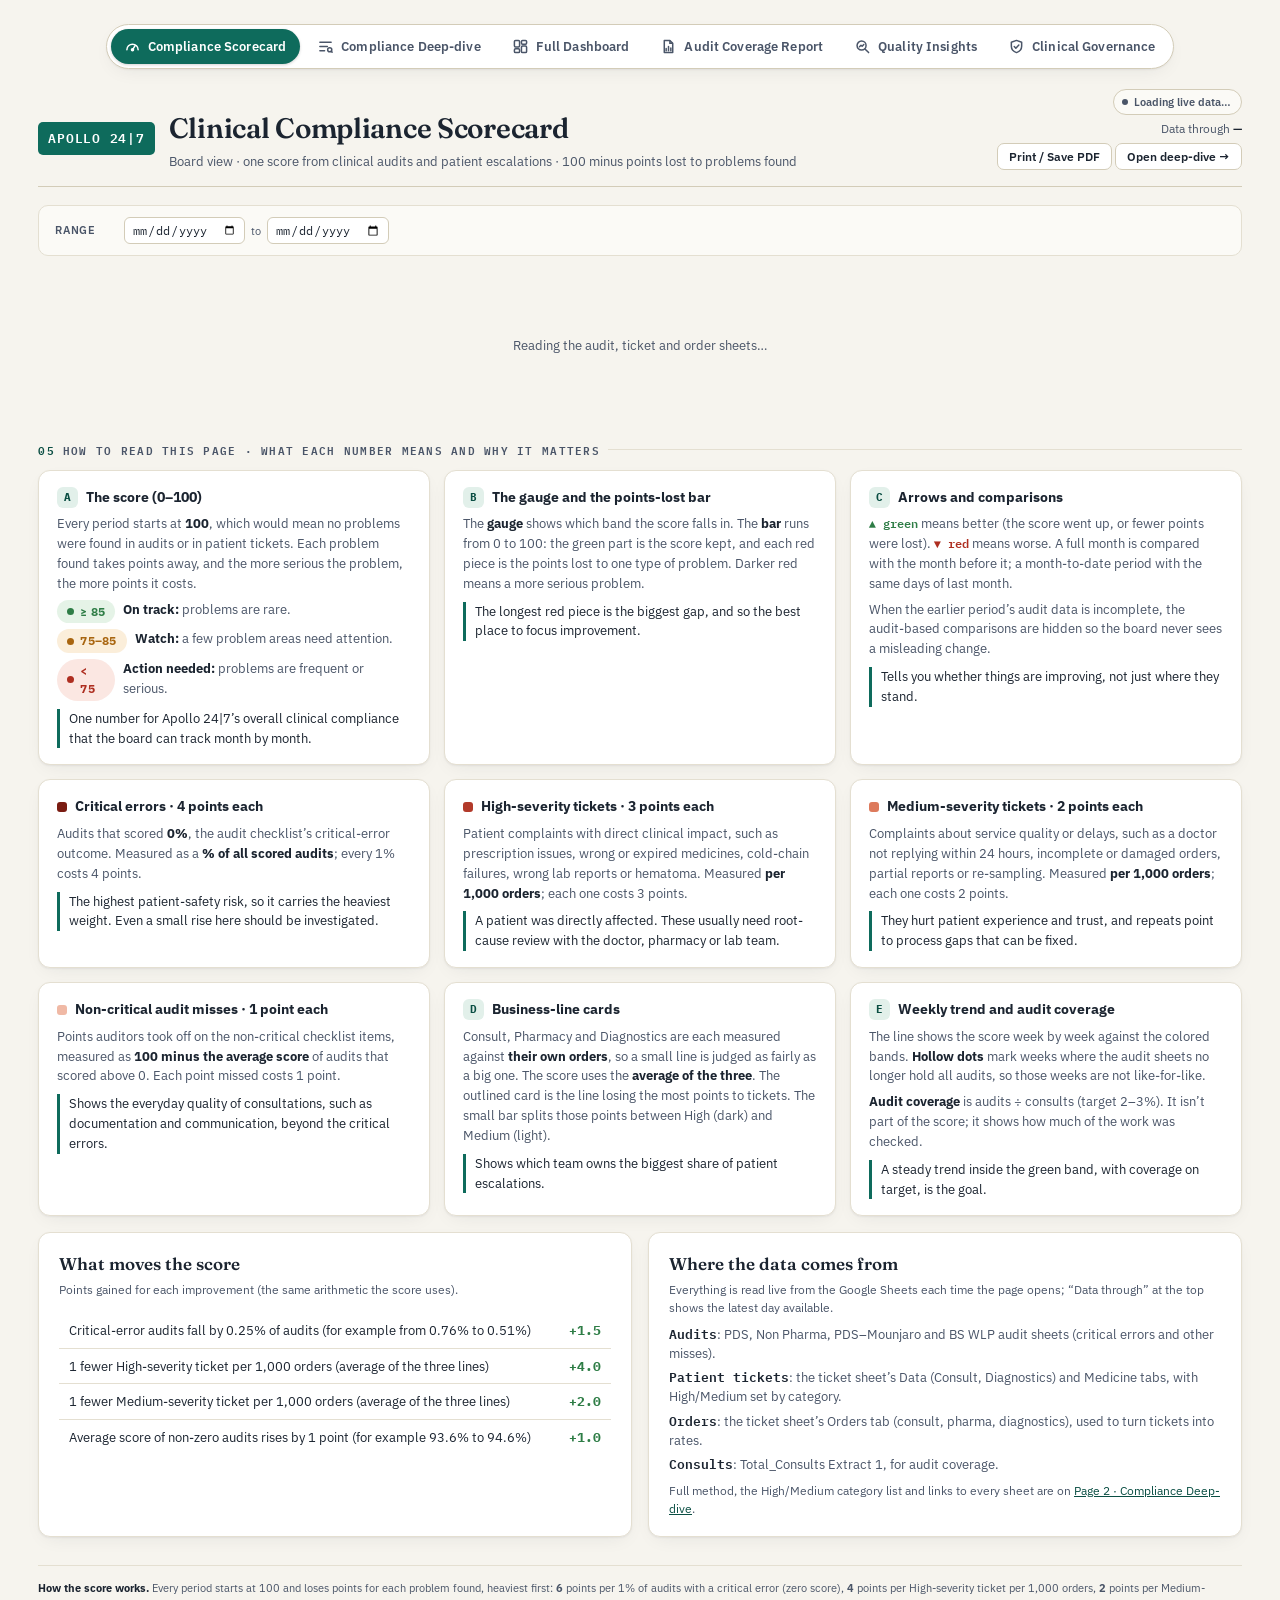
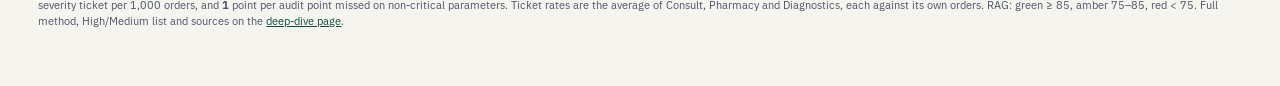
==== index.html @ 885dab96 "Pages 1-2 and 6: dates to latest ticket day, waiting-ticket note" ====
<!doctype html>
<html lang="en">
<head>
<meta charset="utf-8">
<meta name="viewport" content="width=device-width, initial-scale=1">
<title>Clinical Compliance Scorecard</title>
<link rel="preconnect" href="https://fonts.googleapis.com">
<link rel="preconnect" href="https://fonts.gstatic.com" crossorigin>
<link href="https://fonts.googleapis.com/css2?family=Fraunces:opsz,wght@9..144,500;9..144,600&family=IBM+Plex+Sans:wght@400;500;600;700&family=IBM+Plex+Mono:wght@400;500;600&display=swap" rel="stylesheet">
<link rel="stylesheet" href="cc.css?v=20261012">
</head>
<body>
<div class="wrap">
  <style>@media (max-width:1500px){ .page-toggle a{padding:8px 14px} .page-toggle .pg{display:none} } @media (max-width:1100px){ .page-toggle{flex-wrap:wrap;justify-content:center;max-width:calc(100vw - 32px);border-radius:18px} .page-toggle a{padding:8px 12px} }</style><div class="page-toggle-wrap"><nav class="page-toggle" aria-label="Switch page"><a href="index.html" aria-current="page"><svg viewBox="0 0 16 16" fill="none" stroke="currentColor" stroke-width="1.6" aria-hidden="true"><path d="M2 11.5a6 6 0 0 1 12 0" stroke-linecap="round"/><path d="M8 11.5 10.8 7" stroke-linecap="round"/><circle cx="8" cy="11.5" r="1.1" fill="currentColor"/></svg><span class="pg">PAGE 1</span>Compliance Scorecard</a><a href="deepdive.html"><svg viewBox="0 0 16 16" fill="none" stroke="currentColor" stroke-width="1.6" aria-hidden="true"><path d="M2 3.5h12M2 8h8M2 12.5h5" stroke-linecap="round"/><circle cx="12.5" cy="11.5" r="2.2"/><path d="M14.1 13.1 15 14" stroke-linecap="round"/></svg><span class="pg">PAGE 2</span>Compliance Deep-dive</a><a href="dashboard.html"><svg viewBox="0 0 16 16" fill="none" stroke="currentColor" stroke-width="1.6" aria-hidden="true"><rect x="1.5" y="1.5" width="5.5" height="7" rx="1.2"/><rect x="9" y="1.5" width="5.5" height="4" rx="1.2"/><rect x="9" y="7.5" width="5.5" height="7" rx="1.2"/><rect x="1.5" y="10.5" width="5.5" height="4" rx="1.2"/></svg><span class="pg">PAGE 3</span>Full Dashboard</a><a href="report.html"><svg viewBox="0 0 16 16" fill="none" stroke="currentColor" stroke-width="1.6" aria-hidden="true"><path d="M3.5 1.5h6l3 3v10h-9z" stroke-linejoin="round"/><path d="M9.5 1.5v3h3"/><path d="M5.5 12.5v-2.5M8 12.5V8M10.5 12.5V9.5" stroke-linecap="round"/></svg><span class="pg">PAGE 4</span>Audit Coverage Report</a><a href="insights.html"><svg viewBox="0 0 16 16" fill="none" stroke="currentColor" stroke-width="1.6" aria-hidden="true"><circle cx="7" cy="7" r="4.8"/><path d="M10.6 10.6 14.5 14.5" stroke-linecap="round"/><path d="M4.8 8.2 6.4 6.6 7.6 7.8 9.4 5.8" stroke-linecap="round" stroke-linejoin="round"/></svg><span class="pg">PAGE 5</span>Quality Insights</a><a href="governance.html"><svg viewBox="0 0 16 16" fill="none" stroke="currentColor" stroke-width="1.6" aria-hidden="true"><path d="M8 1.5 13.5 3.5v4.2c0 3.2-2.3 5.6-5.5 6.8-3.2-1.2-5.5-3.6-5.5-6.8V3.5z" stroke-linejoin="round"/><path d="M5.6 8.1 7.3 9.8 10.5 6.4" stroke-linecap="round" stroke-linejoin="round"/></svg><span class="pg">PAGE 6</span>Clinical Governance</a></nav></div>

  <header class="top">
    <div class="top-id">
      <span class="mark">APOLLO 24|7</span>
      <div>
        <h1>Clinical Compliance Scorecard</h1>
        <p>Board view &middot; one score from clinical audits and patient escalations &middot; 100 minus points lost to problems found</p>
      </div>
    </div>
    <div class="top-meta">
      <span class="status-chip off" id="status"><span class="dot"></span><span id="statusText">Loading live data…</span></span>
      <span>Data through <b id="through">—</b></span>
      <span class="noprint"><button class="btn" onclick="window.print()">Print / Save PDF</button> <a class="btn" href="deepdive.html">Open deep-dive &rarr;</a></span>
    </div>
  </header>

  <div class="periodbar">
    <span class="lbl">Range</span>
    <div class="chips" id="periodChips"></div>
    <div class="dates"><input type="date" id="dFrom" aria-label="From"><span style="color:var(--ink-soft);font-size:11px">to</span><input type="date" id="dTo" aria-label="To"></div>
    <span class="range" id="rangeLabel"></span>
  </div>

  <div id="note"></div>
  <div id="content"><div class="loading">Reading the audit, ticket and order sheets…</div></div>


  <div class="section-label"><span class="n">05</span>How to read this page &middot; what each number means and why it matters</div>
  <div class="howto">
    <div class="hcard"><h3><span class="no">A</span>The score (0&ndash;100)</h3>
      <p>Every period starts at <b>100</b>, which would mean no problems were found in audits or in patient tickets. Each problem found takes points away, and the more serious the problem, the more points it costs.</p>
      <div class="bands">
        <div><span class="rag green">&ge; 85</span><span><b>On track:</b> problems are rare.</span></div>
        <div><span class="rag amber">75&ndash;85</span><span><b>Watch:</b> a few problem areas need attention.</span></div>
        <div><span class="rag red">&lt; 75</span><span><b>Action needed:</b> problems are frequent or serious.</span></div>
      </div>
      <p class="why">One number for Apollo 24|7&rsquo;s overall clinical compliance that the board can track month by month.</p></div>

    <div class="hcard"><h3><span class="no">B</span>The gauge and the points-lost bar</h3>
      <p>The <b>gauge</b> shows which band the score falls in. The <b>bar</b> runs from 0 to 100: the green part is the score kept, and each red piece is the points lost to one type of problem. Darker red means a more serious problem.</p>
      <p class="why">The longest red piece is the biggest gap, and so the best place to focus improvement.</p></div>

    <div class="hcard"><h3><span class="no">C</span>Arrows and comparisons</h3>
      <p><span class="delta up">&#9650; green</span> means better (the score went up, or fewer points were lost). <span class="delta down">&#9660; red</span> means worse. A full month is compared with the month before it; a month-to-date period with the same days of last month.</p>
      <p>When the earlier period&rsquo;s audit data is incomplete, the audit-based comparisons are hidden so the board never sees a misleading change.</p>
      <p class="why">Tells you whether things are improving, not just where they stand.</p></div>

    <div class="hcard"><h3><span class="sev-dot" style="background:var(--sev-critical)"></span>Critical errors &middot; 4 points each</h3>
      <p>Audits that scored <b>0%</b>, the audit checklist&rsquo;s critical-error outcome. Measured as a <b>% of all scored audits</b>; every 1% costs 4 points.</p>
      <p class="why">The highest patient-safety risk, so it carries the heaviest weight. Even a small rise here should be investigated.</p></div>

    <div class="hcard"><h3><span class="sev-dot" style="background:var(--sev-high)"></span>High-severity tickets &middot; 3 points each</h3>
      <p>Patient complaints with direct clinical impact, such as prescription issues, wrong or expired medicines, cold-chain failures, wrong lab reports or hematoma. Measured <b>per 1,000 orders</b>; each one costs 3 points.</p>
      <p class="why">A patient was directly affected. These usually need root-cause review with the doctor, pharmacy or lab team.</p></div>

    <div class="hcard"><h3><span class="sev-dot" style="background:var(--sev-medium)"></span>Medium-severity tickets &middot; 2 points each</h3>
      <p>Complaints about service quality or delays, such as a doctor not replying within 24 hours, incomplete or damaged orders, partial reports or re-sampling. Measured <b>per 1,000 orders</b>; each one costs 2 points.</p>
      <p class="why">They hurt patient experience and trust, and repeats point to process gaps that can be fixed.</p></div>

    <div class="hcard"><h3><span class="sev-dot" style="background:var(--sev-others)"></span>Non-critical audit misses &middot; 1 point each</h3>
      <p>Points auditors took off on the non-critical checklist items, measured as <b>100 minus the average score</b> of audits that scored above 0. Each point missed costs 1 point.</p>
      <p class="why">Shows the everyday quality of consultations, such as documentation and communication, beyond the critical errors.</p></div>

    <div class="hcard"><h3><span class="no">D</span>Business-line cards</h3>
      <p>Consult, Pharmacy and Diagnostics are each measured against <b>their own orders</b>, so a small line is judged as fairly as a big one. The score uses the <b>average of the three</b>. The outlined card is the line losing the most points to tickets. The small bar splits those points between High (dark) and Medium (light).</p>
      <p class="why">Shows which team owns the biggest share of patient escalations.</p></div>

    <div class="hcard"><h3><span class="no">E</span>Weekly trend and audit coverage</h3>
      <p>The line shows the score week by week against the colored bands. <b>Hollow dots</b> mark weeks where the audit sheets no longer hold all audits, so those weeks are not like-for-like.</p>
      <p><b>Audit coverage</b> is audits &divide; consults (target 2&ndash;3%). It isn&rsquo;t part of the score; it shows how much of the work was checked.</p>
      <p class="why">A steady trend inside the green band, with coverage on target, is the goal.</p></div>
  </div>

  <div class="grid2" style="margin-top:16px">
    <div class="panel"><h2>What moves the score</h2><p class="desc">Points gained for each improvement (the same arithmetic the score uses).</p>
      <table class="moves"><tbody>
        <tr><td>Critical-error audits fall by 0.25% of audits (for example from 0.76% to 0.51%)</td><td class="num">+1.5</td></tr>
        <tr><td>1 fewer High-severity ticket per 1,000 orders (average of the three lines)</td><td class="num">+4.0</td></tr>
        <tr><td>1 fewer Medium-severity ticket per 1,000 orders (average of the three lines)</td><td class="num">+2.0</td></tr>
        <tr><td>Average score of non-zero audits rises by 1 point (for example 93.6% to 94.6%)</td><td class="num">+1.0</td></tr>
      </tbody></table></div>
    <div class="panel"><h2>Where the data comes from</h2><p class="desc" style="margin-bottom:8px">Everything is read live from the Google Sheets each time the page opens; &ldquo;Data through&rdquo; at the top shows the latest day available.</p>
      <ul class="facts" style="border-top:0;padding-top:0;margin-top:0">
        <li><span><b>Audits</b>: PDS, Non Pharma, PDS&ndash;Mounjaro and BS WLP audit sheets (critical errors and other misses).</span></li>
        <li><span><b>Patient tickets</b>: the ticket sheet&rsquo;s Data (Consult, Diagnostics) and Medicine tabs, with High/Medium set by category.</span></li>
        <li><span><b>Orders</b>: the ticket sheet&rsquo;s Orders tab (consult, pharma, diagnostics), used to turn tickets into rates.</span></li>
        <li><span><b>Consults</b>: Total_Consults Extract 1, for audit coverage.</span></li>
      </ul><p class="desc" style="margin:8px 0 0">Full method, the High/Medium category list and links to every sheet are on <a href="deepdive.html">Page 2 &middot; Compliance Deep-dive</a>.</p></div>
  </div>

  <footer>
    <div><b style="color:var(--ink)">How the score works.</b> Every period starts at 100 and loses points for each problem found, heaviest first: <b>6</b> points per 1% of audits with a critical error (zero score), <b>4</b> points per High-severity ticket per 1,000 orders, <b>2</b> points per Medium-severity ticket per 1,000 orders, and <b>1</b> point per audit point missed on non-critical parameters. Ticket rates are the average of Consult, Pharmacy and Diagnostics, each against its own orders. RAG: green &ge; 85, amber 75&ndash;85, red &lt; 75. Full method, High/Medium list and sources on the <a href="deepdive.html">deep-dive page</a>.</div>
  </footer>
</div>

<script src="cc-core.js?v=20261013c"></script>
<script>
(function(){
  "use strict";
  var U = CC.util, DATA = null, PERIODS = [], SEL = null;
  function esc(s){ return String(s==null?"":s).replace(/&/g,"&amp;").replace(/</g,"&lt;").replace(/>/g,"&gt;"); }
  function fi(n){ return (n==null||isNaN(n)) ? "—" : Math.round(n).toLocaleString("en-IN"); }
  function f1(n,d){ return (n==null||isNaN(n)) ? "—" : n.toFixed(d==null?1:d); }
  function ragLabel(r){ return r==="green"?"On track":(r==="amber"?"Watch":(r==="red"?"Action needed":"No data")); }
  /* change arrow; higherIsBetter decides the colour */
  function delta(cur, prev, d, higherIsBetter, suffix){
    if(cur==null||prev==null||isNaN(cur)||isNaN(prev)) return '<span class="delta flat">no comparison</span>';
    var diff = cur-prev, eps = Math.pow(10,-(d==null?1:d))/2;
    if(Math.abs(diff) < eps) return '<span class="delta flat">&#9644; no change</span>';
    var good = higherIsBetter ? diff>0 : diff<0;
    return '<span class="delta '+(good?'up':'down')+'">'+(diff>0?'&#9650; +':'&#9660; ')+f1(diff,d)+(suffix||'')+'</span>';
  }

  function render(){
    var p = SEL, pv = CC.previousOf(p);
    var R = CC.compute(DATA, p.start, p.end), P = CC.compute(DATA, pv.start, pv.end, CC.ticketEndFor(DATA, p, pv));
    var prevOk = pv.start >= CC.CFG.FIRST_MONTH+"-01";
    if(!prevOk) P = null;
    document.getElementById("rangeLabel").innerHTML = U.dateLabel(p.start)+" &ndash; "+U.dateLabel(p.end)+(P?' &middot; compared with <b>'+esc(pv.label)+'</b>':'');
    Array.prototype.forEach.call(document.querySelectorAll("#periodChips .chip"), function(c){ c.classList.toggle("on", c.dataset.q===(p.qk||"")); });
    document.getElementById("dFrom").value=p.start; document.getElementById("dTo").value=p.end;

    /* data-quality note */
    var notes=[];
    (function(){ var o=R.ordersThrough; if(!o) return; var n=(R.ticketsWaiting||0).toLocaleString("en-IN");
      if(R.noOrders) notes.push("<b>No order data yet for this range.</b> The Orders tab runs to "+U.dateLabel(o)+", so the score and the ticket rates per 1,000 orders can\u2019t be worked out yet. Audit numbers are shown in full.");
      else if(R.ticketsWaiting) notes.push("<b>"+n+" tickets dated after "+U.dateLabel(o)+" are not counted yet.</b> The Orders tab runs to "+U.dateLabel(o)+", so ticket numbers stop there until the order counts for the later days arrive. Audit numbers cover the full range."); })();
    if(R.audit.incomplete){
      notes.push("<b>Audit data is incomplete for this period.</b> The live "+R.audit.missing.map(function(m){ return esc(m.type)+" sheet"+(m.from?" starts on "+U.dateLabel(m.from):" has no rows"); }).join(", ")+
        ", so the audit deductions here only use the audits still held in the sheets. Older audits need an archive sheet (or the BigQuery archive) to be counted.");
    }
    document.getElementById("note").innerHTML = notes.map(function(n){ return '<div class="note">'+n+'</div>'; }).join("");

    var A=R.audit, T=R.tickets, D=R.deductions, PT=P&&P.tickets;
    /* the comparison window's audits may be missing (rolling audit sheets): then don't compare the overall
       score or the audit-based deductions — ticket deductions still compare */
    var auditCmp = !!(P && !P.audit.incomplete && !A.incomplete);
    var PD = P ? P.deductions : null;
    var KEYS = ["critical","high","medium","others"];
    var NAMES = {critical:"Critical errors", high:"High-severity tickets", medium:"Medium-severity tickets", others:"Non-critical audit misses"};
    var HOW = {critical:"% of audits scoring zero", high:"High tickets per 1,000 orders", medium:"Medium tickets per 1,000 orders", others:"audit points missed on other parameters"};
    var RANK = {critical:"1 · HEAVIEST · ×6", high:"2 · ×4", medium:"3 · ×2", others:"4 · LIGHTEST · ×1"};
    var html = '';

    /* ---- banner: gauge + headline + 100 -> score bar ---- */
    var cmpTxt = auditCmp ? delta(R.overall,P.overall,1,true)+' <span>vs '+esc(pv.label)+'</span>'
               : (P ? '<span>no like-for-like comparison ('+esc(pv.label)+' audit data incomplete)</span>' : '');
    html += '<div class="banner '+R.rag+'">'+gauge(R.overall, R.rag)+
      '<div class="headline"><div class="eyebrow">Overall clinical compliance &middot; '+esc(SEL.label)+'</div>'+
      '<h2>Apollo 24|7 scores <span class="hl">'+f1(R.overall)+'</span> out of 100</h2>'+
      '<div class="sub"><span class="rag big '+R.rag+'">'+ragLabel(R.rag)+'</span>'+cmpTxt+'</div>'+
      '<div class="wf">'+waterfall(R)+'</div></div></div>';

    function CALC(k,x){ var w=CC.CFG[{critical:'D_CRITICAL',high:'D_HIGH',medium:'D_MEDIUM',others:'D_OTHERS'}[k]], r=x.rate, p=x.pts, a='', e='', l=''; if(r==null) return ''; if(k==='critical'){ a='<b>'+fi(A.zero)+'</b> zero-score audits of <b>'+fi(A.scored)+'</b> scored'; e=fi(A.zero)+' &divide; '+fi(A.scored)+' = '+f1(r,2)+'% &times; '+w+' = &minus;'+f1(p,1)+' pts'; } else if(k==='others'){ a='<b>'+fi(A.nzN)+'</b> audits scored above 0, average <b>'+f1(A.nonZeroAvg,1)+'%</b>'; e='100 &minus; '+f1(A.nonZeroAvg,1)+' = '+f1(r,2)+' &times; '+w+' = &minus;'+f1(p,1)+' pts'; } else { var hk=k==='high'?'high':'medium', nm=k==='high'?'High':'Medium'; a='<b>'+fi(T[hk])+'</b> '+nm+' tickets &middot; <b>'+fi(T.orders)+'</b> orders'; l=T.lines.map(function(b){ return esc(b.label)+' '+fi(b[hk])+' / '+fi(b.orders); }).join(' &middot; '); e=f1(r,2)+' per 1,000 (average of the 3 lines) &times; '+w+' = &minus;'+f1(p,1)+' pts'; } return '<div class="calc" style="margin-top:8px;padding-top:8px;border-top:1px dashed var(--line,rgba(127,127,127,.3));font-size:11.5px;line-height:1.5;color:var(--ink-soft)"><div style="color:var(--ink)">'+a+'</div>'+(l?'<div>'+l+'</div>':'')+'<div class="tnum" style="margin-top:2px">'+e+'</div></div>'; }
    /* ---- deduction tiles ---- */
    var topK = KEYS.filter(function(k){ return D[k].pts!=null; }).sort(function(a,b){ return D[b].pts-D[a].pts; })[0];
    html += '<div class="section-label"><span class="n">01</span>Where the '+f1(D.total)+' points are lost &middot; heaviest problem first</div><div class="tiles4">';
    KEYS.forEach(function(k){
      var x=D[k], px=PD?PD[k]:null, isAudit=(k==="critical"||k==="others");
      var cmp = px && (!isAudit || auditCmp) ? delta(x.pts,px.pts,1,false,' pts')+' <span style="color:var(--ink-soft)">vs '+esc(pv.label)+'</span>' : '<span class="delta flat">no comparison</span>';
      html += '<div class="dtile'+(k===topK?' top':'')+'"><span class="sw" style="background:var(--sev-'+k+')"></span>'+'<div class="rank">'+RANK[k]+(k===topK?' <span class="flag">Biggest gap</span>':'')+'</div><div class="nm">'+NAMES[k]+'</div>'+
        '<div class="pts tnum">&minus;'+f1(x.pts)+'<small>points</small></div>'+
        '<div class="rate"><b>'+f1(x.rate,2)+'</b> '+HOW[k]+'</div>'+CALC(k,x)+'<div class="chg">'+cmp+'</div></div>';
    });
    html += '</div>';

    /* ---- business lines ---- */
    var worst = T.lines.filter(function(b){ return b.ptsLost!=null; }).sort(function(a,b){ return b.ptsLost-a.ptsLost; })[0];
    html += '<div class="section-label"><span class="n">02</span>Patient escalations by business line &middot; points lost to High + Medium tickets</div><div class="bucards">';
    T.lines.forEach(function(b,i){
      var pb = PT ? PT.lines[i] : null;
      var hp = b.highPer1k!=null ? CC.CFG.D_HIGH*b.highPer1k : 0, mp = b.medPer1k!=null ? CC.CFG.D_MEDIUM*b.medPer1k : 0, tot = hp+mp || 1;
      html += '<div class="bucard'+(worst&&worst.key===b.key?' worst':'')+'"><div class="t"><b>'+esc(b.label)+'</b><span>'+fi(b.orders)+' orders</span></div>'+
        '<div class="big tnum">&minus;'+f1(b.ptsLost)+'<small>points</small></div>'+
        '<div style="font-size:11.5px">'+(pb?delta(b.ptsLost,pb.ptsLost,1,false,' pts')+' <span style="color:var(--ink-soft)">vs '+esc(pv.label)+'</span>':'')+'</div>'+
        '<div class="mini" title="High '+f1(hp)+' pts · Medium '+f1(mp)+' pts"><i style="width:'+(hp/tot*100).toFixed(1)+'%;background:var(--sev-high)"></i><i style="width:'+(mp/tot*100).toFixed(1)+'%;background:var(--sev-medium)"></i></div>'+
        '<div class="rows"><span>High tickets</span><b>'+fi(b.high)+'</b><b>'+f1(b.highPer1k,2)+' / 1k</b>'+
        '<span>Medium tickets</span><b>'+fi(b.medium)+'</b><b>'+f1(b.medPer1k,2)+' / 1k</b></div></div>';
    });
    html += '</div><div class="legend"><span><i style="background:var(--sev-high)"></i>High (4 pts per ticket per 1,000 orders)</span><span><i style="background:var(--sev-medium)"></i>Medium (2 pts)</span><span>The score uses the average of the three lines, so each counts equally.</span></div>';

    /* ---- key points + trend ---- */
    html += '<div class="grid2" style="margin-top:0">';
    html += '<div><div class="section-label"><span class="n">03</span>Key points for the board</div><div class="panel"><ul class="points">'+keyPoints(R,P,pv).join("")+'</ul></div></div>';
    html += '<div><div class="section-label"><span class="n">04</span>Weekly score trend</div><div class="panel">'+trendChart()+'</div></div>';
    html += '</div>';

    document.getElementById("content").innerHTML = html;
    wireChart();
  }

  /* semicircle gauge 0-100 with the RAG bands */
  function gauge(v, ragKey){
    var cx=170, cy=158, r=128, w=22;
    function pt(val){ var a=Math.PI*(1-val/100); return [cx+r*Math.cos(a), cy-r*Math.sin(a)]; }
    function arc(a,b){ var p=pt(a), q=pt(b); return 'M'+p[0].toFixed(1)+' '+p[1].toFixed(1)+' A'+r+' '+r+' 0 0 1 '+q[0].toFixed(1)+' '+q[1].toFixed(1); }
    var G=CC.CFG.RAG, val = v==null?0:Math.max(0,Math.min(100,v));
    var col = ragKey==="green"?"var(--band-green)":(ragKey==="amber"?"var(--band-amber)":"var(--band-red)");
    function tick(t){ var a=Math.PI*(1-t/100), x1=cx+(r+w/2+3)*Math.cos(a), y1=cy-(r+w/2+3)*Math.sin(a), x2=cx+(r+w/2+16)*Math.cos(a), y2=cy-(r+w/2+16)*Math.sin(a);
      return '<text class="lbl-sm" x="'+x2.toFixed(1)+'" y="'+(y2+4).toFixed(1)+'" text-anchor="middle">'+t+'</text>'; }
    var needle = pt(val);
    return '<svg class="gauge" viewBox="0 0 340 196" role="img" aria-label="Score '+f1(v)+' out of 100">'+
      '<path d="'+arc(0,G.amber)+'" stroke="var(--band-red)" stroke-width="'+w+'" fill="none" opacity=".18"/>'+
      '<path d="'+arc(G.amber,G.green)+'" stroke="var(--band-amber)" stroke-width="'+w+'" fill="none" opacity=".22"/>'+
      '<path d="'+arc(G.green,100)+'" stroke="var(--band-green)" stroke-width="'+w+'" fill="none" opacity=".22"/>'+
      (val>0?'<path d="'+arc(0,val)+'" stroke="'+col+'" stroke-width="'+(w-6)+'" fill="none" stroke-linecap="round"/>':'')+
      '<circle cx="'+needle[0].toFixed(1)+'" cy="'+needle[1].toFixed(1)+'" r="9" fill="var(--surface)" stroke="'+col+'" stroke-width="4"/>'+
      tick(0)+tick(G.amber)+tick(G.green)+tick(100)+
      '<text class="lbl-num" x="'+cx+'" y="'+(cy-14)+'" text-anchor="middle" font-size="58">'+f1(v)+'</text>'+
      '<text class="lbl-sm" x="'+cx+'" y="'+(cy+10)+'" text-anchor="middle" font-size="12">out of 100</text></svg>';
  }

  /* one bar from 0 to 100: the score kept, then each deduction */
  function waterfall(R){
    var D=R.deductions, segs=[], used=0;
    var keep = R.overall==null?0:R.overall;
    var html = '<div class="wf-bar">';
    html += '<div class="seg keep" style="flex:0 0 calc('+keep.toFixed(2)+'% - 2px)" title="Score '+f1(keep)+'">Score '+f1(keep)+'</div>';
    ["critical","high","medium","others"].forEach(function(k){
      var p=D[k].pts||0; if(p<=0) return;
      html += '<div class="seg s-'+k+'" style="flex:0 0 calc('+p.toFixed(2)+'% - 2px)" title="'+esc(k)+': −'+f1(p)+' points">'+(p>=3.5?'&minus;'+f1(p):'')+'</div>';
    });
    html += '</div><div class="wf-axis"><span>0</span><span>100 = no problems found</span></div>';
    html += '<div class="legend"><span><i style="background:var(--accent)"></i>Score kept</span>'+
      '<span><i style="background:var(--sev-critical)"></i>Critical &minus;'+f1(D.critical.pts)+'</span>'+
      '<span><i style="background:var(--sev-high)"></i>High tickets &minus;'+f1(D.high.pts)+'</span>'+
      '<span><i style="background:var(--sev-medium)"></i>Medium tickets &minus;'+f1(D.medium.pts)+'</span>'+
      '<span><i style="background:var(--sev-others)"></i>Other audit misses &minus;'+f1(D.others.pts)+'</span></div>';
    return html;
  }

  function keyPoints(R,P,pv){
    var out=[], A=R.audit, T=R.tickets, D=R.deductions;
    var cls = R.rag==="green"?"":(R.rag==="amber"?"warn":"crit");
    var cmpOk = P && !P.audit.incomplete && !A.incomplete;
    out.push('<li class="'+cls+'"><span class="ic">1</span><span>Clinical compliance score is <b>'+f1(R.overall)+'</b> / 100 ('+ragLabel(R.rag).toLowerCase()+')'+
      (cmpOk?', '+(R.overall>=P.overall?'up':'down')+' '+f1(Math.abs(R.overall-P.overall))+' points on '+esc(pv.label):'')+'. <b>'+f1(D.total)+'</b> points are lost to problems found.</span></li>');
    var NAMES = {critical:"critical errors (zero-score audits)", high:"High-severity tickets", medium:"Medium-severity tickets", others:"non-critical audit misses"};
    var big = ["critical","high","medium","others"].filter(function(k){ return D[k].pts!=null; }).sort(function(a,b){ return D[b].pts-D[a].pts; })[0];
    if(big) out.push('<li class="warn"><span class="ic">2</span><span>Biggest improvement area: <b>'+NAMES[big]+'</b>, costing <b>'+f1(D[big].pts)+'</b> points ('+f1(D[big].rate,2)+' '+D[big].unit+').</span></li>');
    var worst = T.lines.filter(function(b){ return b.ptsLost!=null; }).sort(function(a,b){ return b.ptsLost-a.ptsLost; })[0];
    var allHigh=[]; T.lines.forEach(function(b){ b.catList.forEach(function(c){ if(c.sev==="High") allHigh.push({bu:b.label, cat:c.cat, n:c.n}); }); });
    allHigh.sort(function(a,b){ return b.n-a.n; });
    if(allHigh.length && T.high){
      var top=allHigh[0];
      out.push('<li class="crit"><span class="ic">3</span><span>Top High-severity ticket: <b>'+esc(top.cat)+'</b> ('+esc(top.bu)+'), <b>'+fi(top.n)+'</b> tickets, '+f1(top.n/T.high*100,0)+'% of all High tickets'+(worst?'. <b>'+esc(worst.label)+'</b> loses the most points from tickets (&minus;'+f1(worst.ptsLost)+').':'.')+'</span></li>');
    }
    out.push('<li class="'+(A.zero?'crit':'')+'"><span class="ic">4</span><span><b>'+fi(A.zero)+'</b> critical errors in <b>'+fi(A.scored)+'</b> audits ('+f1(D.critical.rate,2)+'%); audit coverage <b>'+f1(A.coverage,2)+'%</b> of consults against the '+CC.CFG.COVERAGE_TARGET_LOW+'&ndash;'+CC.CFG.COVERAGE_TARGET_HIGH+'% target.</span></li>');
    return out;
  }

  /* weekly overall score, all weeks with data; weeks whose audit data is incomplete are drawn hollow + dashed */
  var CHART_PTS = [];
  function trendChart(){
    var first = CC.CFG.FIRST_MONTH+"-01", wk = CC.weeks(first, DATA.through);
    CHART_PTS = wk.map(function(w){ var r=CC.compute(DATA,w.start,w.end); return {w:w, v:r.overall, inc:r.audit.incomplete, lost:r.deductions.total}; }).filter(function(x){ return x.v!=null; });
    if(!CHART_PTS.length) return '<div class="empty">Not enough data yet.</div>';
    var W=560, H=230, L=34, Rm=10, Tm=12, B=26, lo=50, hi=100, G=CC.CFG.RAG;
    function X(i){ return L + (CHART_PTS.length===1 ? (W-L-Rm)/2 : i*(W-L-Rm)/(CHART_PTS.length-1)); }
    function Y(v){ return Tm + (hi-Math.max(lo,Math.min(hi,v)))/(hi-lo)*(H-Tm-B); }
    var s = '<svg viewBox="0 0 '+W+' '+H+'" role="img" aria-label="Weekly clinical compliance score">';
    s += '<rect x="'+L+'" y="'+Y(hi)+'" width="'+(W-L-Rm)+'" height="'+(Y(G.green)-Y(hi))+'" fill="var(--band-green)" opacity=".08"/>';
    s += '<rect x="'+L+'" y="'+Y(G.green)+'" width="'+(W-L-Rm)+'" height="'+(Y(G.amber)-Y(G.green))+'" fill="var(--band-amber)" opacity=".10"/>';
    s += '<rect x="'+L+'" y="'+Y(G.amber)+'" width="'+(W-L-Rm)+'" height="'+(Y(lo)-Y(G.amber))+'" fill="var(--band-red)" opacity=".07"/>';
    s += '<g class="grid">'+[50,60,70,80,90,100].map(function(t){ return '<line x1="'+L+'" x2="'+(W-Rm)+'" y1="'+Y(t)+'" y2="'+Y(t)+'"/>'; }).join("")+'</g>';
    s += '<g class="axis">'+[50,60,70,80,90,100].map(function(t){ return '<text x="'+(L-6)+'" y="'+(Y(t)+3.5)+'" text-anchor="end">'+t+'</text>'; }).join("");
    var step = Math.max(1, Math.ceil(CHART_PTS.length/7));
    CHART_PTS.forEach(function(p,i){ if(i%step===0 || i===CHART_PTS.length-1) s += '<text x="'+X(i)+'" y="'+(H-8)+'" text-anchor="middle">'+U.shortDate(p.w.start)+'</text>'; });
    s += '</g>';
    for(var i=1;i<CHART_PTS.length;i++){
      var a=CHART_PTS[i-1], b=CHART_PTS[i], dashed = a.inc||b.inc;
      s += '<line x1="'+X(i-1)+'" y1="'+Y(a.v)+'" x2="'+X(i)+'" y2="'+Y(b.v)+'" stroke="'+(dashed?'var(--ink-soft)':'var(--accent)')+'" stroke-width="2" '+(dashed?'stroke-dasharray="4 4" opacity=".6"':'')+' stroke-linecap="round"/>';
    }
    CHART_PTS.forEach(function(p,i){
      s += '<circle cx="'+X(i)+'" cy="'+Y(p.v)+'" r="5" fill="'+(p.inc?'var(--surface)':'var(--accent)')+'" stroke="'+(p.inc?'var(--ink-soft)':'var(--surface)')+'" stroke-width="2"/>';
      s += '<rect class="hit" data-i="'+i+'" x="'+(X(i)-14)+'" y="'+Tm+'" width="28" height="'+(H-Tm-B)+'" fill="transparent"/>';
    });
    var last = CHART_PTS[CHART_PTS.length-1];
    s += '<text x="'+X(CHART_PTS.length-1)+'" y="'+(Y(last.v)-11)+'" text-anchor="end" style="font-family:var(--font-mono);font-size:12px;font-weight:600;fill:var(--ink)">'+f1(last.v)+'</text>';
    s += '</svg>';
    return '<div class="chart" id="trendChart">'+s+'<div class="tip" id="trendTip"></div></div>'+
      '<div class="legend"><span><i style="background:var(--accent)"></i>Weekly score</span><span><i style="background:var(--surface);border:2px solid var(--ink-soft)"></i>Audit data incomplete that week</span><span><i style="background:var(--band-green);opacity:.4"></i>&ge;'+G.green+'</span><span><i style="background:var(--band-amber);opacity:.4"></i>'+G.amber+'&ndash;'+G.green+'</span><span><i style="background:var(--band-red);opacity:.35"></i>&lt;'+G.amber+'</span></div>';
  }
  function wireChart(){
    var box=document.getElementById("trendChart"); if(!box) return;
    var tip=document.getElementById("trendTip"), svg=box.querySelector("svg");
    box.addEventListener("mousemove", function(e){
      var t=e.target; if(!t.classList || !t.classList.contains("hit")){ tip.style.opacity=0; return; }
      var p=CHART_PTS[+t.dataset.i], rb=box.getBoundingClientRect(), rt=t.getBoundingClientRect();
      tip.innerHTML = U.shortDate(p.w.start)+' &ndash; '+U.shortDate(p.w.end)+'<br>Score <b>'+f1(p.v)+'</b> &middot; '+f1(p.lost)+' pts lost'+(p.inc?'<br><i>audit data incomplete</i>':'');
      tip.style.left=(rt.left-rb.left+rt.width/2)+"px"; tip.style.top=(e.clientY-rb.top)+"px"; tip.style.opacity=1;
    });
    box.addEventListener("mouseleave", function(){ tip.style.opacity=0; });
  }

  function setStatus(){
    var st = DATA.status, bad = Object.keys(st).filter(function(k){ return st[k]!=="ok"; });
    var chip=document.getElementById("status");
    chip.className = "status-chip"+(bad.length?" warn":"");
    document.getElementById("statusText").textContent = bad.length ? "Partially live" : "Live from Google Sheets";
    chip.title = Object.keys(st).map(function(k){ return k+": "+st[k]; }).join("\n");
    document.getElementById("through").textContent = U.dateLabel(DATA.through)+(DATA.ordersThrough&&DATA.ordersThrough<DATA.through?" · orders to "+U.dateLabel(DATA.ordersThrough):"");
  }

  CC.load().then(function(d){
    DATA = d; PERIODS = CC.periods(d); setStatus();
    if(!PERIODS.length){ document.getElementById("content").innerHTML='<div class="panel empty">No data could be read from the sheets.</div>'; return; }
    /* same range chips as the audit dashboard; default MTD */
    var CH = CC.quickRanges(d), dF=document.getElementById("dFrom"), dT=document.getElementById("dTo");
    var saved=null; try{ saved=localStorage.getItem("cc_qk"); }catch(e){}
    var live=CH.filter(function(p){ return !p.off; });
    SEL = live.filter(function(p){ return p.qk===saved; })[0] || live.filter(function(p){ return p.qk==="mtd"; })[0] || live[live.length-1] || PERIODS[PERIODS.length-1];
    dF.min=dT.min=CC.CFG.FIRST_MONTH+"-01"; dF.max=dT.max=DATA.through;
    document.getElementById("periodChips").innerHTML = CH.map(function(p){
      if(p.off) return '<button class="chip" disabled style="opacity:.4;cursor:not-allowed" title="No ticket and order data yet for this range (data through '+U.dateLabel(DATA.through)+')">'+esc(p.chip)+'</button>';
      var inc=CC.compute(DATA,p.start,p.end).audit.incomplete;
      return '<button class="chip" data-q="'+p.qk+'" title="'+U.dateLabel(p.start)+' – '+U.dateLabel(p.end)+(inc?' · audit data incomplete':'')+'">'+esc(p.chip)+(inc?' *':'')+'</button>'; }).join("");
    document.getElementById("periodChips").addEventListener("click", function(e){
      var t=e.target.closest?e.target.closest(".chip"):e.target, k=t&&t.dataset&&t.dataset.q; if(!k) return;
      CH.forEach(function(p){ if(p.qk===k) SEL=p; });
      try{ localStorage.setItem("cc_qk", k); }catch(err){}
      render();
    });
    function onDate(){ if(!(dF.value && dT.value && dF.value<=dT.value)) return;
      var m=CH.filter(function(p){ return !p.off && p.start===dF.value && p.end===dT.value; })[0]||PERIODS.filter(function(p){ return p.start===dF.value && p.end===dT.value; })[0];
      SEL = m || {start:dF.value, end:dT.value, label:U.dateLabel(dF.value)+" – "+U.dateLabel(dT.value)};
      render(); }
    dF.addEventListener("change", onDate); dT.addEventListener("change", onDate);
    render();
  }).catch(function(e){
    document.getElementById("content").innerHTML='<div class="panel empty">Could not load data: '+esc(e&&e.message||e)+'</div>';
  });
})();
</script>
</body>
</html>
---- cc.css ----
/* Clinical Compliance Scorecard — shared styles (Board + Deep-dive) */
:root{
  --ink:#1B2430; --ink-soft:#4A5568; --ink-faint:#6B7380; --paper:#F6F4EE; --surface:#FFFFFF; --surface-2:#FBFAF6;
  --line:#E4DFD1; --line-strong:#D3CCB8; --accent:#0E6B5C; --accent-ink:#0A4E43;
  --accent-soft:#E2F0EA; --accent-soft-line:#BFDCCE; --good:#2E7D46; --good-soft:#E5F3E7;
  --warn:#A8650F; --warn-soft:#FBEEDA; --crit:#AE2E20; --crit-soft:#FBE7E2;
  --shadow: 0 1px 2px rgba(27,36,48,.06), 0 6px 20px -8px rgba(27,36,48,.10);
  --font-display:'Fraunces', Georgia, 'Iowan Old Style', serif;
  --font-body:'IBM Plex Sans', -apple-system, BlinkMacSystemFont, 'Segoe UI', sans-serif;
  --font-mono:'IBM Plex Mono', ui-monospace, SFMono-Regular, Menlo, monospace;
}
@media (prefers-color-scheme: dark){
  :root:not([data-theme="light"]){
    --ink:#EDE9DE; --ink-soft:#AFA890; --ink-faint:#8F8A76; --paper:#181A16; --surface:#212319; --surface-2:#1D1F17;
    --line:#34362A; --line-strong:#43452F; --accent:#4FBFA3; --accent-ink:#8FDCC6;
    --accent-soft:#1C2E28; --accent-soft-line:#2E4A3F; --good:#5FBF7A; --good-soft:#1B2A1E;
    --warn:#E0A64B; --warn-soft:#332711; --crit:#E37060; --crit-soft:#341C17;
    --shadow: 0 1px 2px rgba(0,0,0,.3), 0 10px 26px -10px rgba(0,0,0,.5);
  }
}
:root[data-theme="dark"]{
  --ink:#EDE9DE; --ink-soft:#AFA890; --ink-faint:#8F8A76; --paper:#181A16; --surface:#212319; --surface-2:#1D1F17;
  --line:#34362A; --line-strong:#43452F; --accent:#4FBFA3; --accent-ink:#8FDCC6;
  --accent-soft:#1C2E28; --accent-soft-line:#2E4A3F; --good:#5FBF7A; --good-soft:#1B2A1E;
  --warn:#E0A64B; --warn-soft:#332711; --crit:#E37060; --crit-soft:#341C17;
  --shadow: 0 1px 2px rgba(0,0,0,.3), 0 10px 26px -10px rgba(0,0,0,.5);
}
*{box-sizing:border-box}
html{background:var(--paper)}
body{margin:0;background:var(--paper);color:var(--ink);overflow-x:hidden;font-family:var(--font-body);font-size:14px;line-height:1.5;
  padding:24px clamp(16px,3vw,40px) 56px;-webkit-font-smoothing:antialiased}
.wrap{max-width:1240px;margin:0 auto}
a{color:var(--accent-ink)}
.tnum{font-variant-numeric:tabular-nums}
button{font-family:inherit}
button:focus-visible,a:focus-visible,input:focus-visible{outline:2px solid var(--accent);outline-offset:2px}

/* page switch */
.pages{display:flex;justify-content:center;margin:0 0 22px}
.pages nav{display:inline-flex;gap:4px;padding:4px;background:var(--surface);border:1px solid var(--line);border-radius:99px;box-shadow:var(--shadow)}
.pages a{display:inline-flex;align-items:center;gap:8px;padding:8px 16px;border-radius:99px;text-decoration:none;color:var(--ink-soft);font-size:12.5px;font-weight:600}
.pages a .k{font-family:var(--font-mono);font-size:10px;letter-spacing:.08em;opacity:.75}
.pages a:hover{color:var(--ink)}
.pages a.on{background:var(--accent);color:#fff}
.pages a.on .k{opacity:.85}

/* header */
.top{display:flex;justify-content:space-between;align-items:flex-end;gap:20px;flex-wrap:wrap;padding-bottom:16px;margin-bottom:18px;border-bottom:1px solid var(--line-strong)}
.top-id{display:flex;align-items:center;gap:14px}
.mark{font-family:var(--font-mono);font-weight:600;font-size:12.5px;letter-spacing:.06em;background:var(--accent);color:var(--surface);padding:7px 10px;border-radius:5px;white-space:nowrap}
.top h1{font-family:var(--font-display);font-weight:600;font-size:28px;letter-spacing:-.01em;margin:0;text-wrap:balance}
.top p{margin:3px 0 0;color:var(--ink-soft);font-size:12.5px}
.top-meta{text-align:right;font-size:12px;color:var(--ink-soft);display:flex;flex-direction:column;gap:5px;align-items:flex-end}
.top-meta b{color:var(--ink);font-weight:600}
.status-chip{display:inline-flex;align-items:center;gap:6px;background:var(--accent-soft);border:1px solid var(--accent-soft-line);color:var(--accent-ink);
  padding:4px 10px 4px 8px;border-radius:99px;font-size:11px;font-weight:600}
.status-chip .dot{width:6px;height:6px;border-radius:50%;background:var(--accent)}
.status-chip.warn{background:var(--warn-soft);border-color:var(--warn);color:var(--warn)} .status-chip.warn .dot{background:var(--warn)}
.status-chip.off{background:var(--surface-2);border-color:var(--line-strong);color:var(--ink-soft)} .status-chip.off .dot{background:var(--ink-soft)}
.btn{font-size:11.5px;font-weight:600;padding:5px 11px;border-radius:7px;border:1px solid var(--line-strong);background:var(--surface);color:var(--ink);cursor:pointer;text-decoration:none}
.btn:hover{border-color:var(--accent)}

/* period bar */
.periodbar{display:flex;align-items:center;gap:10px 14px;flex-wrap:wrap;margin-bottom:20px;padding:11px 16px;background:var(--surface-2);border:1px solid var(--line);border-radius:10px}
.lbl{font-size:10.5px;font-weight:600;letter-spacing:.06em;text-transform:uppercase;color:var(--ink-soft)}
.chips{display:flex;gap:6px;flex-wrap:wrap}
.chip{font-size:11.5px;font-weight:600;padding:5px 12px;border-radius:99px;border:1px solid var(--line-strong);background:var(--surface);color:var(--ink-soft);cursor:pointer}
.chip:hover{border-color:var(--accent);color:var(--ink)}
.chip.on{background:var(--accent);border-color:var(--accent);color:#fff}
.periodbar .range{margin-left:auto;font-size:11.5px;color:var(--ink-soft)} .periodbar .range b{color:var(--ink);font-family:var(--font-mono)}
.dates{display:flex;align-items:center;gap:6px}
.dates input{font-family:var(--font-mono);font-size:11.5px;border:1px solid var(--line-strong);border-radius:6px;padding:4px 7px;background:var(--surface);color:var(--ink)}

/* sections + panels */
.section-label{font-family:var(--font-mono);font-size:10.5px;font-weight:600;letter-spacing:.12em;text-transform:uppercase;color:var(--ink-soft);display:flex;align-items:center;gap:8px;margin:26px 0 12px}
.section-label .n{color:var(--accent-ink)}
.section-label::after{content:"";flex:1;height:1px;background:var(--line)}
.panel{background:var(--surface);border:1px solid var(--line);border-radius:12px;padding:18px 20px;box-shadow:var(--shadow);min-width:0}
.panel h2{font-family:var(--font-display);font-weight:600;font-size:17px;margin:0 0 4px}
.desc{font-size:12px;color:var(--ink-soft);margin:0 0 14px}

/* hero */
.hero{display:grid;grid-template-columns:minmax(0,1.25fr) minmax(0,1fr) minmax(0,1fr);gap:16px}
.hero.two{grid-template-columns:minmax(0,1fr) minmax(0,1.5fr)}
@media (max-width:960px){ .hero,.hero.two{grid-template-columns:1fr} }
.score-card{position:relative;overflow:hidden;border-top:4px solid var(--line-strong)}
.score-card.green{border-top-color:var(--good)} .score-card.amber{border-top-color:var(--warn)} .score-card.red{border-top-color:var(--crit)}
.score-card .k{font-size:10.5px;font-weight:600;letter-spacing:.08em;text-transform:uppercase;color:var(--ink-soft)}
.score-big{display:flex;align-items:baseline;gap:8px;margin:8px 0 6px}
.score-big .v{font-family:var(--font-mono);font-size:64px;font-weight:600;letter-spacing:-.03em;line-height:1}
.score-big .of{font-family:var(--font-mono);font-size:16px;color:var(--ink-soft)}
.comp-big{display:flex;align-items:baseline;gap:6px;margin:8px 0 4px}
.comp-big .v{font-family:var(--font-mono);font-size:38px;font-weight:600;letter-spacing:-.02em;line-height:1.05}
.comp-big .u{font-family:var(--font-mono);font-size:14px;color:var(--ink-soft)}
.weight{float:right;font-family:var(--font-mono);font-size:11px;font-weight:600;color:var(--accent-ink);background:var(--accent-soft);border:1px solid var(--accent-soft-line);border-radius:99px;padding:2px 9px}
.rag{display:inline-flex;align-items:center;gap:6px;font-size:11.5px;font-weight:700;padding:3px 10px;border-radius:99px;letter-spacing:.02em}
.rag::before{content:"";width:7px;height:7px;border-radius:50%;background:currentColor}
.rag.green{background:var(--good-soft);color:var(--good)} .rag.amber{background:var(--warn-soft);color:var(--warn)} .rag.red{background:var(--crit-soft);color:var(--crit)} .rag.none{background:var(--surface-2);color:var(--ink-soft)}
.delta{font-family:var(--font-mono);font-size:12px;font-weight:600}
.delta.up{color:var(--good)} .delta.down{color:var(--crit)} .delta.flat{color:var(--ink-soft)}
.delta.bad-up{color:var(--crit)} .delta.good-down{color:var(--good)}
.facts{list-style:none;margin:12px 0 0;padding:12px 0 0;border-top:1px solid var(--line);display:grid;gap:6px;font-size:12.5px;color:var(--ink-soft)}
.facts b{color:var(--ink);font-family:var(--font-mono);font-weight:600}
.formula{margin-top:12px;font-size:11.5px;color:var(--ink-soft)}
.formula code{font-family:var(--font-mono);background:var(--surface-2);border:1px solid var(--line);padding:1px 6px;border-radius:4px;color:var(--ink)}

/* coverage meter with target band */
.cov{margin-top:10px}
.cov .bar{position:relative;height:9px;border-radius:99px;background:var(--surface-2);border:1px solid var(--line);overflow:hidden}
.cov .bar i{position:absolute;left:0;top:0;bottom:0;background:var(--accent);border-radius:99px}
.cov .bar .tgt{position:absolute;top:0;bottom:0;background:repeating-linear-gradient(45deg,rgba(46,125,70,.25) 0 4px,transparent 4px 8px);border-left:1px solid var(--good);border-right:1px solid var(--good)}
.cov .cap{display:flex;justify-content:space-between;font-size:11px;color:var(--ink-soft);margin-top:4px}

/* tables */
.tbl-wrap{overflow-x:auto}
table{width:100%;border-collapse:collapse;font-size:12.5px}
th{text-align:left;font-size:10.5px;letter-spacing:.05em;text-transform:uppercase;color:var(--ink-soft);font-weight:600;padding:0 10px 8px;border-bottom:1px solid var(--line-strong);white-space:nowrap}
td{padding:9px 10px;border-bottom:1px solid var(--line);vertical-align:middle;white-space:nowrap}
tr:last-child td{border-bottom:none}
td.num,th.num{text-align:right;font-family:var(--font-mono)}
tr.total td{font-weight:700;border-top:1px solid var(--line-strong)}
td.wrap{white-space:normal;min-width:220px}
.sev{display:inline-block;font-size:10.5px;font-weight:700;letter-spacing:.04em;padding:2px 8px;border-radius:99px}
.sev.High{background:var(--crit-soft);color:var(--crit)} .sev.Medium{background:var(--warn-soft);color:var(--warn)}
.meter{display:inline-flex;align-items:center;gap:8px;justify-content:flex-end}
.meter .track{width:80px;height:6px;border-radius:99px;background:var(--surface-2);border:1px solid var(--line);overflow:hidden;display:inline-block}
.meter .track i{display:block;height:100%;background:var(--accent)}
.meter .track i.warn{background:var(--warn)} .meter .track i.crit{background:var(--crit)}
.empty{font-size:12px;color:var(--ink-soft);padding:8px 2px}

/* grids */
.grid2{display:grid;grid-template-columns:minmax(0,1fr) minmax(0,1fr);gap:16px}
@media (max-width:960px){ .grid2{grid-template-columns:1fr} }

/* key points */
.points{margin:0;padding:0;list-style:none;display:grid;gap:10px}
.points li{display:grid;grid-template-columns:22px minmax(0,1fr);gap:8px;font-size:13px;line-height:1.5}
.points li .ic{width:22px;height:22px;border-radius:6px;display:inline-flex;align-items:center;justify-content:center;font-size:11px;font-weight:700;font-family:var(--font-mono);background:var(--accent-soft);color:var(--accent-ink)}
.points li.warn .ic{background:var(--warn-soft);color:var(--warn)} .points li.crit .ic{background:var(--crit-soft);color:var(--crit)}

/* trend bars */
.trend{display:grid;gap:14px}
.trend-row{display:grid;grid-template-columns:140px minmax(0,1fr);gap:12px;align-items:center}
.trend-row .nm{font-size:12px;color:var(--ink-soft);font-weight:600}
.trend-cols{display:grid;gap:8px}
.tcol{display:grid;grid-template-columns:90px minmax(0,1fr) 72px;gap:10px;align-items:center;font-size:12px}
.tcol .m{color:var(--ink-soft);font-family:var(--font-mono);font-size:11.5px}
.tcol .bar{height:10px;border-radius:99px;background:var(--surface-2);border:1px solid var(--line);overflow:hidden}
.tcol .bar i{display:block;height:100%;background:var(--accent);border-radius:99px}
.tcol .bar i.alt{background:var(--warn)}
.tcol .v{text-align:right;font-family:var(--font-mono);font-weight:600}

.note{font-size:12px;color:var(--warn);background:var(--warn-soft);border:1px solid var(--warn);border-radius:8px;padding:9px 12px;margin:0 0 16px}
.note b{color:inherit}
.method{font-size:12.5px;color:var(--ink-soft);line-height:1.6}
.method h3{font-size:13px;color:var(--ink);margin:14px 0 4px}
.method code{font-family:var(--font-mono);background:var(--surface-2);border:1px solid var(--line);padding:1px 6px;border-radius:4px;color:var(--ink);font-size:11.5px}
.map{display:grid;grid-template-columns:repeat(3,minmax(0,1fr));gap:12px;margin-top:8px}
@media (max-width:960px){ .map{grid-template-columns:1fr} }
.map div{background:var(--surface-2);border:1px solid var(--line);border-radius:8px;padding:10px 12px;font-size:12px}
.map b{display:block;color:var(--ink);margin-bottom:4px}
footer{margin-top:28px;padding-top:14px;border-top:1px solid var(--line);font-size:11px;color:var(--ink-soft)}
.src{display:grid;grid-template-columns:max-content minmax(0,1fr);gap:4px 10px;margin-top:8px}
.src .sn{font-family:var(--font-mono);color:var(--ink)}
.src a{overflow:hidden;text-overflow:ellipsis;white-space:nowrap;min-width:0;text-decoration:none}
@media (max-width:560px){ .top-id{flex-direction:column;align-items:flex-start;gap:10px} .top h1{font-size:24px} .trend-row{grid-template-columns:1fr;gap:6px} .tcol{grid-template-columns:86px minmax(0,1fr) 58px} .src{grid-template-columns:1fr} .top-meta{align-items:flex-start;text-align:left} .periodbar .range{margin-left:0} .score-big .v{font-size:52px} }

.loading{padding:60px 0;text-align:center;color:var(--ink-soft);font-size:13px}

/* print: board pack */
@media print{
  :root{ --ink:#1B2430; --ink-soft:#4A5568; --paper:#FFFFFF; --surface:#FFFFFF; --surface-2:#F7F6F2; --line:#E4DFD1; --line-strong:#D3CCB8;
    --accent:#0E6B5C; --accent-ink:#0A4E43; --accent-soft:#E2F0EA; --accent-soft-line:#BFDCCE; --good:#2E7D46; --good-soft:#E5F3E7;
    --warn:#A8650F; --warn-soft:#FBEEDA; --crit:#AE2E20; --crit-soft:#FBE7E2; --shadow:none; }
  body{padding:0;font-size:12px}
  .pages,.periodbar .chips,.noprint,.dates{display:none !important}
  .panel{break-inside:avoid}
  @page{size:A4 landscape;margin:12mm}
}

/* ===== v2 board visuals ===== */
:root{ --sev-critical:#7A1C12; --sev-high:#B23A2A; --sev-medium:#DD7A5C; --sev-others:#F0B9A5; --band-red:#AE2E20; --band-amber:#C98A1B; --band-green:#2E7D46; }
@media (prefers-color-scheme: dark){ :root:not([data-theme="light"]){ --sev-critical:#F6C2B0; --sev-high:#E8896C; --sev-medium:#C9533D; --sev-others:#7E3024; --band-red:#E37060; --band-amber:#E0A64B; --band-green:#5FBF7A; } }
:root[data-theme="dark"]{ --sev-critical:#F6C2B0; --sev-high:#E8896C; --sev-medium:#C9533D; --sev-others:#7E3024; --band-red:#E37060; --band-amber:#E0A64B; --band-green:#5FBF7A; }

.banner{display:grid;grid-template-columns:minmax(260px,340px) minmax(0,1fr);gap:28px;align-items:center;padding:26px 28px;border-radius:16px;
  background:linear-gradient(135deg,var(--surface) 0%,var(--surface) 55%,var(--accent-soft) 100%);border:1px solid var(--line);box-shadow:var(--shadow);position:relative;overflow:hidden}
.banner::before{content:"";position:absolute;left:0;top:0;bottom:0;width:6px;background:var(--line-strong)}
.banner.green::before{background:var(--band-green)} .banner.amber::before{background:var(--band-amber)} .banner.red::before{background:var(--band-red)}
@media (max-width:860px){ .banner{grid-template-columns:1fr;padding:20px} }
.gauge{width:100%;max-width:340px;display:block;margin:0 auto}
.gauge .lbl-num{font-family:var(--font-mono);font-weight:600;fill:var(--ink)}
.gauge .lbl-sm{font-family:var(--font-mono);font-size:11px;fill:var(--ink-soft)}
.headline .eyebrow{font-size:11px;font-weight:700;letter-spacing:.12em;text-transform:uppercase;color:var(--ink-soft)}
.headline h2{font-family:var(--font-display);font-size:30px;line-height:1.15;margin:6px 0 8px;font-weight:600;text-wrap:balance}
.headline h2 .hl{color:var(--accent-ink)}
.headline .sub{font-size:13px;color:var(--ink-soft);display:flex;gap:10px;align-items:center;flex-wrap:wrap}
.rag.big{font-size:13px;padding:5px 13px}

/* waterfall: 100 -> score */
.wf{margin-top:18px}
.wf .wf-bar{display:flex;height:34px;border-radius:8px;overflow:hidden;gap:2px;background:var(--surface)}
.wf .seg{height:100%;display:flex;align-items:center;justify-content:center;font-family:var(--font-mono);font-size:11.5px;font-weight:600;color:#fff;min-width:0;white-space:nowrap;overflow:hidden;position:relative;cursor:default}
.wf .seg.keep{background:var(--accent);justify-content:flex-start;padding-left:12px}
.wf .seg.s-critical{background:var(--sev-critical)} .wf .seg.s-high{background:var(--sev-high)} .wf .seg.s-medium{background:var(--sev-medium);color:#3a120c} .wf .seg.s-others{background:var(--sev-others);color:#3a120c}
.wf .wf-axis{display:flex;justify-content:space-between;font-family:var(--font-mono);font-size:10.5px;color:var(--ink-soft);margin-top:5px}
.legend{display:flex;flex-wrap:wrap;gap:6px 16px;margin-top:10px;font-size:12px;color:var(--ink-soft)}
.legend span{display:inline-flex;align-items:center;gap:6px}
.legend i{width:11px;height:11px;border-radius:3px;display:inline-block}

/* deduction tiles */
.tiles4{display:grid;grid-template-columns:repeat(4,minmax(0,1fr));gap:14px}
@media (max-width:960px){ .tiles4{grid-template-columns:repeat(2,minmax(0,1fr))} }
@media (max-width:520px){ .tiles4{grid-template-columns:1fr} }
.dtile{background:var(--surface);border:1px solid var(--line);border-radius:12px;padding:16px 16px 14px;box-shadow:var(--shadow);position:relative;overflow:hidden}
.dtile .sw{position:absolute;left:0;right:0;top:0;height:5px}
.dtile .rank{font-family:var(--font-mono);font-size:10.5px;color:var(--ink-soft);letter-spacing:.06em}
.dtile .nm{font-weight:700;font-size:13.5px;margin:2px 0 8px}
.dtile .pts{font-family:var(--font-mono);font-size:34px;font-weight:600;letter-spacing:-.02em;line-height:1}
.dtile .pts small{font-size:13px;color:var(--ink-soft);font-weight:500;margin-left:4px}
.dtile .rate{font-size:12px;color:var(--ink-soft);margin-top:8px}
.dtile .rate b{font-family:var(--font-mono);color:var(--ink)}
.dtile .chg{margin-top:6px;font-size:11.5px}
.dtile.top{border-color:var(--sev-high);box-shadow:0 0 0 1px var(--sev-high),var(--shadow)}
.dtile .flag{display:inline-block;margin-left:6px;font-family:var(--font-body);font-size:9.5px;font-weight:700;letter-spacing:.06em;text-transform:uppercase;color:#fff;background:var(--sev-high);padding:1px 7px;border-radius:99px;vertical-align:1px}

/* business line cards */
.bucards{display:grid;grid-template-columns:repeat(3,minmax(0,1fr));gap:14px}
@media (max-width:860px){ .bucards{grid-template-columns:1fr} }
.bucard{background:var(--surface);border:1px solid var(--line);border-radius:12px;padding:16px 18px;box-shadow:var(--shadow)}
.bucard .t{display:flex;justify-content:space-between;align-items:baseline;gap:8px}
.bucard .t b{font-size:15px}
.bucard .t span{font-family:var(--font-mono);font-size:11.5px;color:var(--ink-soft)}
.bucard .big{font-family:var(--font-mono);font-size:30px;font-weight:600;margin:8px 0 2px;letter-spacing:-.02em}
.bucard .big small{font-size:12px;color:var(--ink-soft);font-weight:500;margin-left:4px}
.bucard .mini{display:flex;height:10px;border-radius:99px;overflow:hidden;gap:2px;margin:10px 0 6px;background:var(--surface-2)}
.bucard .mini i{display:block;height:100%}
.bucard .rows{display:grid;grid-template-columns:1fr auto auto;gap:4px 12px;font-size:12px;color:var(--ink-soft)}
.bucard .rows b{font-family:var(--font-mono);color:var(--ink);text-align:right}
.bucard.worst{border-color:var(--sev-high)}

/* line chart */
.chart{position:relative}
.chart svg{display:block;width:100%;height:auto;overflow:visible}
.chart .axis text{font-family:var(--font-mono);font-size:10.5px;fill:var(--ink-soft)}
.chart .grid line{stroke:var(--line);stroke-width:1}
.chart .tip{position:absolute;pointer-events:none;background:var(--ink);color:var(--paper);font-size:11.5px;padding:7px 9px;border-radius:7px;white-space:nowrap;transform:translate(-50%,-110%);opacity:0;transition:opacity .1s;box-shadow:var(--shadow)}
.chart .tip b{font-family:var(--font-mono)}
@media print{ .banner{background:#fff} }
@media (prefers-color-scheme: dark){ :root:not([data-theme="light"]) .wf .seg.s-medium, :root:not([data-theme="light"]) .wf .seg.s-others{color:#fff} :root:not([data-theme="light"]) .wf .seg.s-critical{color:#3a120c} }
:root[data-theme="dark"] .wf .seg.s-medium, :root[data-theme="dark"] .wf .seg.s-others{color:#fff}
:root[data-theme="dark"] .wf .seg.s-critical{color:#3a120c}
@media (max-width:560px){ .wf .seg:not(.keep){font-size:0} .headline h2{font-size:24px} }
.dtile .rank{display:flex;align-items:center;flex-wrap:wrap;gap:6px;min-height:18px;line-height:18px}
.dtile .flag{margin-left:0;line-height:16px}

/* page switcher — same as the audit dashboard pages */
.page-toggle-wrap{position:sticky;top:10px;z-index:50;display:flex;justify-content:center;margin:0 0 20px;pointer-events:none}
.page-toggle{pointer-events:auto;display:inline-flex;gap:4px;padding:4px;background:var(--surface);border:1px solid var(--line-strong);border-radius:99px;box-shadow:var(--shadow)}
.page-toggle a{display:inline-flex;align-items:center;gap:8px;padding:9px 20px;border-radius:99px;font-size:12.5px;font-weight:600;color:var(--ink-soft);text-decoration:none;letter-spacing:.01em;transition:background .15s,color .15s;white-space:nowrap}
.page-toggle a:hover{color:var(--ink);background:var(--surface-2)}
.page-toggle a[aria-current="page"]{background:var(--accent);color:var(--surface);box-shadow:0 1px 3px rgba(0,0,0,.18)}
.page-toggle svg{width:15px;height:15px;flex:none}
.page-toggle .pg{font-family:var(--font-mono);font-size:10px;opacity:.75;letter-spacing:.06em}
@media (max-width:1180px){ .page-toggle a{padding:8px 13px} .page-toggle .pg{display:none} }
@media (max-width:860px){ .page-toggle{flex-wrap:wrap;justify-content:center;max-width:calc(100vw - 32px);border-radius:18px} }
@media (max-width:560px){ .page-toggle a{padding:8px 12px;font-size:11.5px} .page-toggle .pg{display:none} .page-toggle{flex-wrap:wrap;justify-content:center;max-width:calc(100vw - 32px);border-radius:18px} }

/* ===== How to read ===== */
.howto{display:grid;grid-template-columns:repeat(3,minmax(0,1fr));gap:14px}
@media (max-width:960px){ .howto{grid-template-columns:repeat(2,minmax(0,1fr))} }
@media (max-width:600px){ .howto{grid-template-columns:1fr} }
.hcard{background:var(--surface);border:1px solid var(--line);border-radius:12px;padding:16px 18px;box-shadow:var(--shadow);font-size:12.8px;line-height:1.55;color:var(--ink-soft)}
.hcard h3{font-size:14px;color:var(--ink);margin:0 0 6px;display:flex;align-items:center;gap:8px}
.hcard h3 .no{font-family:var(--font-mono);font-size:11px;background:var(--accent-soft);color:var(--accent-ink);border-radius:6px;padding:2px 7px}
.hcard p{margin:0 0 6px}
.hcard p:last-child{margin-bottom:0}
.hcard b{color:var(--ink)}
.hcard .why{border-left:3px solid var(--accent);padding-left:9px;margin-top:8px;color:var(--ink)}
.hcard .sev-dot{width:10px;height:10px;border-radius:3px;display:inline-block}
.bands{display:grid;gap:6px;margin-top:6px}
.bands div{display:flex;gap:8px;align-items:flex-start}
.moves{width:100%;border-collapse:collapse;font-size:12.5px}
.moves td{padding:8px 10px;border-bottom:1px solid var(--line);white-space:normal}
.moves td.num{font-family:var(--font-mono);font-weight:700;color:var(--good);text-align:right;white-space:nowrap}
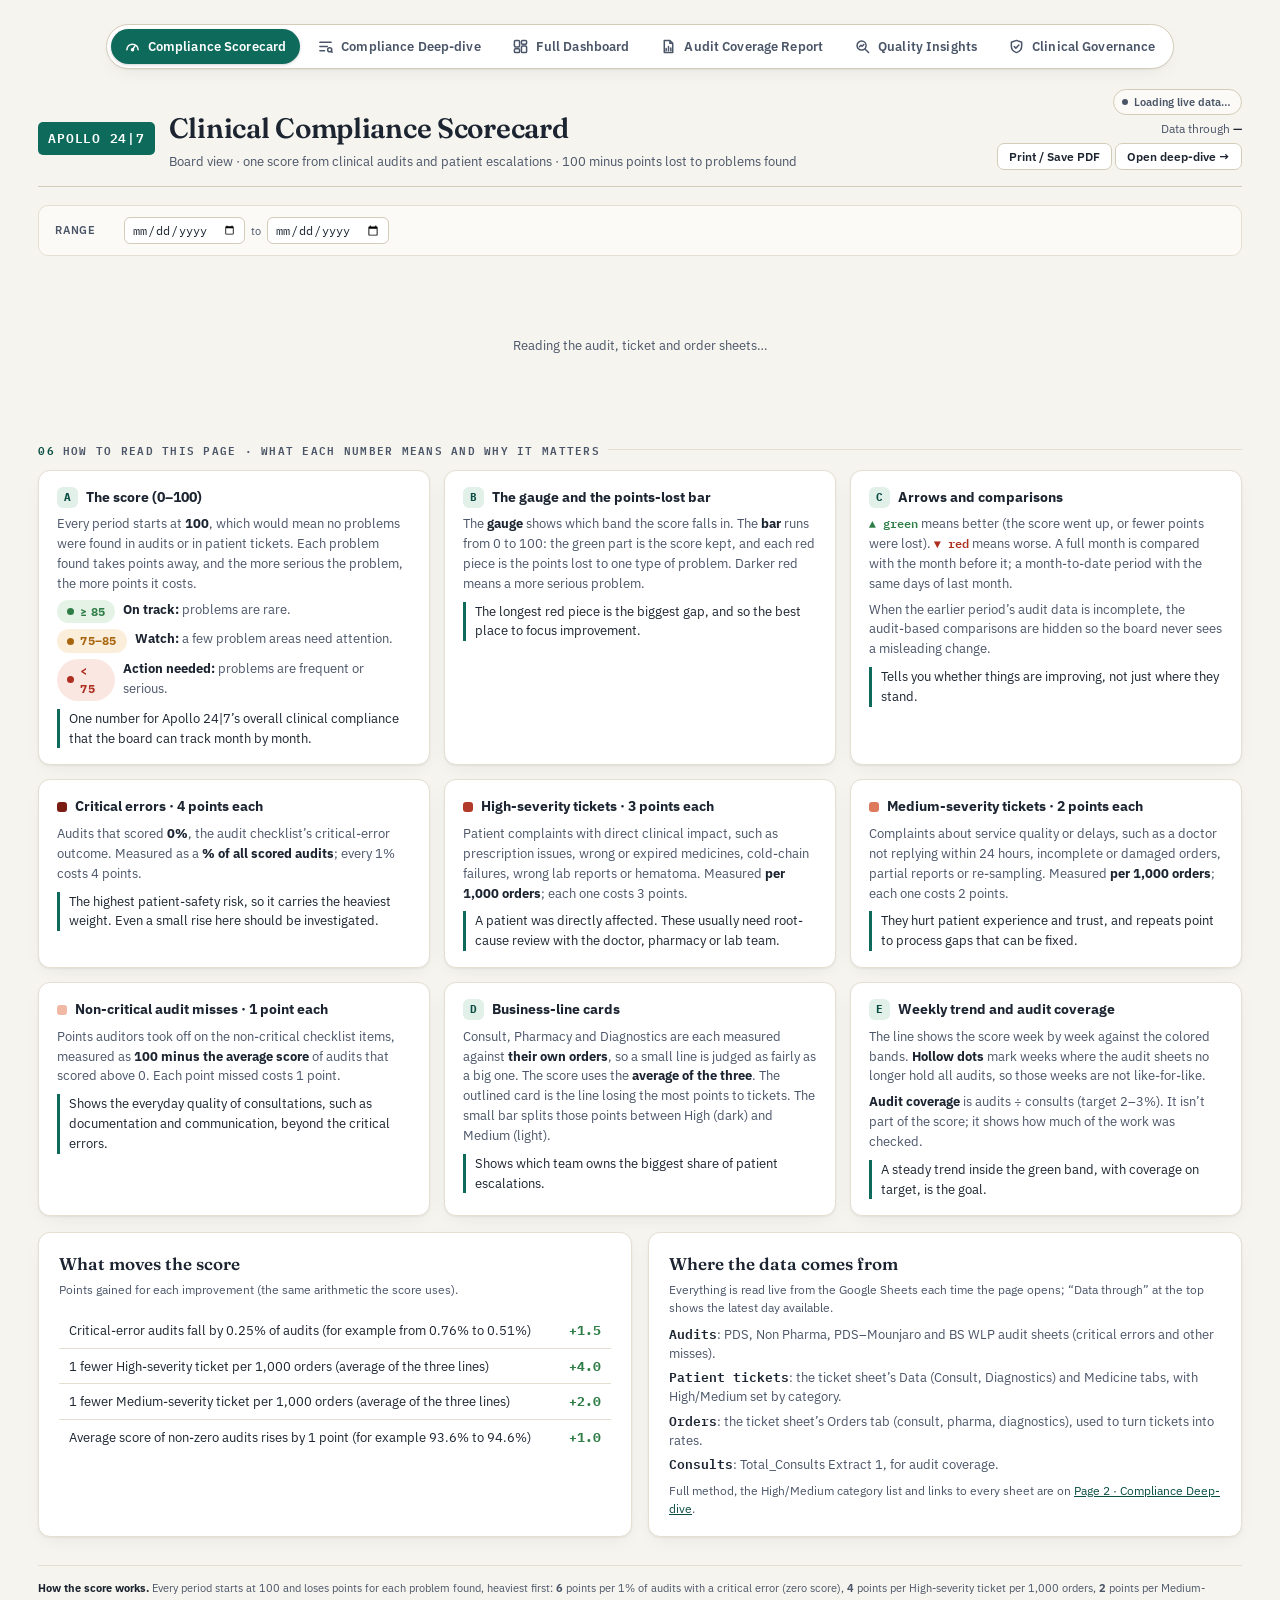
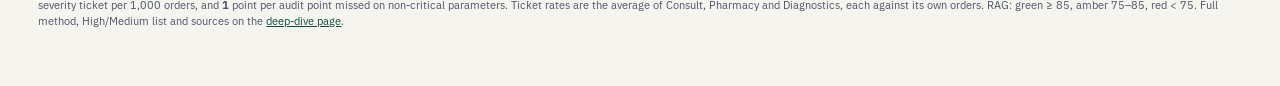
==== commit bf00b180: "Scorecard: score by business line, month-by-month table, monthly/weekly trend" ====
--- a/index.html
+++ b/index.html
@@ -39,7 +39,7 @@
   <div id="content"><div class="loading">Reading the audit, ticket and order sheets…</div></div>
 
 
-  <div class="section-label"><span class="n">05</span>How to read this page &middot; what each number means and why it matters</div>
+  <div class="section-label"><span class="n">06</span>How to read this page &middot; what each number means and why it matters</div>
   <div class="howto">
     <div class="hcard"><h3><span class="no">A</span>The score (0&ndash;100)</h3>
       <p>Every period starts at <b>100</b>, which would mean no problems were found in audits or in patient tickets. Each problem found takes points away, and the more serious the problem, the more points it costs.</p>
@@ -107,7 +107,7 @@
   </footer>
 </div>
 
-<script src="cc-core.js?v=20261013c"></script>
+<script src="cc-core.js?v=20261024a"></script>
 <script>
 (function(){
   "use strict";
@@ -178,9 +178,12 @@
     });
     html += '</div>';
 
+    /* ---- score by business line ---- */
+    html += buSection(R, P, pv, auditCmp);
+
     /* ---- business lines ---- */
     var worst = T.lines.filter(function(b){ return b.ptsLost!=null; }).sort(function(a,b){ return b.ptsLost-a.ptsLost; })[0];
-    html += '<div class="section-label"><span class="n">02</span>Patient escalations by business line &middot; points lost to High + Medium tickets</div><div class="bucards">';
+    html += '<div class="section-label"><span class="n">03</span>Patient escalations by business line &middot; points lost to High + Medium tickets</div><div class="bucards">';
     T.lines.forEach(function(b,i){
       var pb = PT ? PT.lines[i] : null;
       var hp = b.highPer1k!=null ? CC.CFG.D_HIGH*b.highPer1k : 0, mp = b.medPer1k!=null ? CC.CFG.D_MEDIUM*b.medPer1k : 0, tot = hp+mp || 1;
@@ -195,8 +198,8 @@
 
     /* ---- key points + trend ---- */
     html += '<div class="grid2" style="margin-top:0">';
-    html += '<div><div class="section-label"><span class="n">03</span>Key points for the board</div><div class="panel"><ul class="points">'+keyPoints(R,P,pv).join("")+'</ul></div></div>';
-    html += '<div><div class="section-label"><span class="n">04</span>Weekly score trend</div><div class="panel">'+trendChart()+'</div></div>';
+    html += '<div><div class="section-label"><span class="n">04</span>Key points for the board</div><div class="panel"><ul class="points">'+keyPoints(R,P,pv).join("")+'</ul></div></div>';
+    html += '<div><div class="section-label"><span class="n">05</span>Score trend &middot; <span id="trendModeLbl">'+(TREND_MODE==="month"?"monthly":"weekly")+'</span></div><div class="panel"><div class="trend-toggle" style="display:flex;gap:6px;margin-bottom:10px"><button type="button" class="chip'+(TREND_MODE==="month"?" on":"")+'" data-tm="month">Monthly</button><button type="button" class="chip'+(TREND_MODE==="week"?" on":"")+'" data-tm="week">Weekly</button></div><div id="trendBox">'+trendChart()+'</div></div></div>';
     html += '</div>';
 
     document.getElementById("content").innerHTML = html;
@@ -243,6 +246,39 @@
     return html;
   }
 
+  /* Score by business line: each line scored on its own audits and tickets, same weights as the overall score */
+  var BU_ORDER = ["pharma","consult","diagnostics"];
+  var BU_WHAT = { pharma:"PDS + PDS&ndash;Mounjaro (WLP) + WLP&ndash;Non Pharma (GLP) audits + Pharmacy tickets",
+                  consult:"Non Pharma audits + Consult tickets", diagnostics:"Diagnostics tickets only (no audits)" };
+  function buSection(R, P, pv, auditCmp){
+    var h = '<div class="section-label"><span class="n">02</span>Score by business line &middot; each line&rsquo;s own audits and tickets</div><div class="bucards">';
+    BU_ORDER.forEach(function(k){
+      var b = R.bu[k], pb = P ? P.bu[k] : null, d = b.ded, au = b.audit, t = b.tickets || {};
+      var hasAud = b.types.length>0, cmpOk = pb && pb.score!=null && b.score!=null && (!hasAud || auditCmp);
+      var parts = [["critical","var(--sev-critical)"],["high","var(--sev-high)"],["medium","var(--sev-medium)"],["others","var(--sev-others)"]];
+      var tot = d.total || 1;
+      h += '<div class="bucard"><div class="t"><b>'+esc(b.label)+'</b><span class="rag '+b.rag+'" style="font-size:10.5px">'+ragLabel(b.rag)+'</span></div>'+
+        '<div style="font-size:11px;color:var(--ink-soft);margin-top:4px;line-height:1.4">'+BU_WHAT[k]+'</div>'+
+        '<div class="big tnum">'+f1(b.score)+'<small>/ 100</small></div>'+
+        '<div style="font-size:11.5px">'+(cmpOk ? delta(b.score,pb.score,1,true)+' <span style="color:var(--ink-soft)">vs '+esc(pv.label)+'</span>' : '<span class="delta flat">no comparison</span>')+'</div>'+
+        '<div class="mini" title="Points lost by type">'+parts.map(function(pp){ var v=d[pp[0]].pts||0; return v>0 ? '<i style="width:'+(v/tot*100).toFixed(1)+'%;background:'+pp[1]+'"></i>' : ''; }).join("")+'</div>'+
+        '<div class="rows" style="grid-template-columns:1fr auto auto">'+
+          '<span>Critical errors</span><b>'+(hasAud ? fi(au.zero)+' of '+fi(au.scored)+' audits' : '—')+'</b><b>'+(d.critical.pts!=null ? '&minus;'+f1(d.critical.pts) : '—')+'</b>'+
+          '<span>Other audit misses</span><b>'+(hasAud && b.nonZeroAvg!=null ? 'avg '+f1(b.nonZeroAvg,1)+'%' : '—')+'</b><b>'+(d.others.pts!=null ? '&minus;'+f1(d.others.pts) : '—')+'</b>'+
+          '<span>High tickets</span><b>'+(t.orders ? fi(t.high)+' &middot; '+f1(t.highPer1k,2)+'/1k' : '—')+'</b><b>'+(d.high.pts!=null ? '&minus;'+f1(d.high.pts) : '—')+'</b>'+
+          '<span>Medium tickets</span><b>'+(t.orders ? fi(t.medium)+' &middot; '+f1(t.medPer1k,2)+'/1k' : '—')+'</b><b>'+(d.medium.pts!=null ? '&minus;'+f1(d.medium.pts) : '—')+'</b>'+
+        '</div><div style="font-size:11px;color:var(--ink-soft);margin-top:8px">'+fi(t.orders||0)+' orders'+(hasAud?' &middot; '+fi(au.audits)+' audits':'')+'</div></div>';
+    });
+    h += '</div>';
+    /* month by month */
+    var months = CC.periods(DATA), rowsH = months.map(function(m){ var r = CC.compute(DATA, m.start, m.end);
+      function cell(v, rg){ return '<td class="num tnum"><span class="rag '+rg+'" style="font-size:11px">'+f1(v)+'</span></td>'; }
+      return '<tr><td>'+esc(m.short)+(m.partial?' <span style="color:var(--ink-soft)">(MTD)</span>':'')+(r.audit.incomplete?' *':'')+'</td>'+cell(r.overall, r.rag)+BU_ORDER.map(function(k){ return cell(r.bu[k].score, r.bu[k].rag); }).join("")+'</tr>'; }).join("");
+    h += '<div class="panel" style="margin-top:14px"><h3 style="margin:0 0 8px;font-size:13px">Month by month</h3><div class="tbl-wrap"><table><thead><tr><th>Month</th><th class="num">Overall</th><th class="num">Pharmacy</th><th class="num">Consult</th><th class="num">Diagnostics</th></tr></thead><tbody>'+rowsH+'</tbody></table></div>'+
+      '<div class="legend" style="margin-top:8px"><span>Each line: 100 &minus; 6 &times; critical-error % &minus; 4 &times; High per 1,000 orders &minus; 2 &times; Medium per 1,000 orders &minus; 1 &times; other audit misses, using only that line&rsquo;s audits and tickets. Diagnostics has no audits, so only its tickets count. * = audit data incomplete that month.</span></div></div>';
+    return h;
+  }
+
   function keyPoints(R,P,pv){
     var out=[], A=R.audit, T=R.tickets, D=R.deductions;
     var cls = R.rag==="green"?"":(R.rag==="amber"?"warn":"crit");
@@ -264,22 +300,26 @@
   }
 
   /* weekly overall score, all weeks with data; weeks whose audit data is incomplete are drawn hollow + dashed */
-  var CHART_PTS = [];
+  var CHART_PTS = [], TREND_MODE = "month";
+  try{ TREND_MODE = localStorage.getItem("cc_trend")==="week" ? "week" : "month"; }catch(e){}
   function trendChart(){
-    var first = CC.CFG.FIRST_MONTH+"-01", wk = CC.weeks(first, DATA.through);
-    CHART_PTS = wk.map(function(w){ var r=CC.compute(DATA,w.start,w.end); return {w:w, v:r.overall, inc:r.audit.incomplete, lost:r.deductions.total}; }).filter(function(x){ return x.v!=null; });
+    var first = CC.CFG.FIRST_MONTH+"-01";
+    var buckets = TREND_MODE==="month"
+      ? CC.periods(DATA).map(function(p){ return {start:p.start, end:p.end, lbl:p.short+(p.partial?" (MTD)":""), axis:p.short.replace(/ 20\d\d$/,"")+(p.partial?"*":"")}; })
+      : CC.weeks(first, DATA.through).map(function(w){ return {start:w.start, end:w.end, lbl:U.shortDate(w.start)+" – "+U.shortDate(w.end), axis:U.shortDate(w.start)}; });
+    CHART_PTS = buckets.map(function(w){ var r=CC.compute(DATA,w.start,w.end); return {w:w, v:r.overall, inc:r.audit.incomplete, lost:r.deductions.total, bu:r.bu}; }).filter(function(x){ return x.v!=null; });
     if(!CHART_PTS.length) return '<div class="empty">Not enough data yet.</div>';
     var W=560, H=230, L=34, Rm=10, Tm=12, B=26, lo=50, hi=100, G=CC.CFG.RAG;
     function X(i){ return L + (CHART_PTS.length===1 ? (W-L-Rm)/2 : i*(W-L-Rm)/(CHART_PTS.length-1)); }
     function Y(v){ return Tm + (hi-Math.max(lo,Math.min(hi,v)))/(hi-lo)*(H-Tm-B); }
-    var s = '<svg viewBox="0 0 '+W+' '+H+'" role="img" aria-label="Weekly clinical compliance score">';
+    var s = '<svg viewBox="0 0 '+W+' '+H+'" role="img" aria-label="Clinical compliance score trend">';
     s += '<rect x="'+L+'" y="'+Y(hi)+'" width="'+(W-L-Rm)+'" height="'+(Y(G.green)-Y(hi))+'" fill="var(--band-green)" opacity=".08"/>';
     s += '<rect x="'+L+'" y="'+Y(G.green)+'" width="'+(W-L-Rm)+'" height="'+(Y(G.amber)-Y(G.green))+'" fill="var(--band-amber)" opacity=".10"/>';
     s += '<rect x="'+L+'" y="'+Y(G.amber)+'" width="'+(W-L-Rm)+'" height="'+(Y(lo)-Y(G.amber))+'" fill="var(--band-red)" opacity=".07"/>';
     s += '<g class="grid">'+[50,60,70,80,90,100].map(function(t){ return '<line x1="'+L+'" x2="'+(W-Rm)+'" y1="'+Y(t)+'" y2="'+Y(t)+'"/>'; }).join("")+'</g>';
     s += '<g class="axis">'+[50,60,70,80,90,100].map(function(t){ return '<text x="'+(L-6)+'" y="'+(Y(t)+3.5)+'" text-anchor="end">'+t+'</text>'; }).join("");
     var step = Math.max(1, Math.ceil(CHART_PTS.length/7));
-    CHART_PTS.forEach(function(p,i){ if(i%step===0 || i===CHART_PTS.length-1) s += '<text x="'+X(i)+'" y="'+(H-8)+'" text-anchor="middle">'+U.shortDate(p.w.start)+'</text>'; });
+    CHART_PTS.forEach(function(p,i){ if(i%step===0 || i===CHART_PTS.length-1) s += '<text x="'+X(i)+'" y="'+(H-8)+'" text-anchor="middle">'+esc(p.w.axis)+'</text>'; });
     s += '</g>';
     for(var i=1;i<CHART_PTS.length;i++){
       var a=CHART_PTS[i-1], b=CHART_PTS[i], dashed = a.inc||b.inc;
@@ -293,15 +333,22 @@
     s += '<text x="'+X(CHART_PTS.length-1)+'" y="'+(Y(last.v)-11)+'" text-anchor="end" style="font-family:var(--font-mono);font-size:12px;font-weight:600;fill:var(--ink)">'+f1(last.v)+'</text>';
     s += '</svg>';
     return '<div class="chart" id="trendChart">'+s+'<div class="tip" id="trendTip"></div></div>'+
-      '<div class="legend"><span><i style="background:var(--accent)"></i>Weekly score</span><span><i style="background:var(--surface);border:2px solid var(--ink-soft)"></i>Audit data incomplete that week</span><span><i style="background:var(--band-green);opacity:.4"></i>&ge;'+G.green+'</span><span><i style="background:var(--band-amber);opacity:.4"></i>'+G.amber+'&ndash;'+G.green+'</span><span><i style="background:var(--band-red);opacity:.35"></i>&lt;'+G.amber+'</span></div>';
+      '<div class="legend"><span><i style="background:var(--accent)"></i>'+(TREND_MODE==="month"?"Monthly score (* = month to date)":"Weekly score")+'</span><span><i style="background:var(--surface);border:2px solid var(--ink-soft)"></i>Audit data incomplete that '+(TREND_MODE==="month"?"month":"week")+'</span><span><i style="background:var(--band-green);opacity:.4"></i>&ge;'+G.green+'</span><span><i style="background:var(--band-amber);opacity:.4"></i>'+G.amber+'&ndash;'+G.green+'</span><span><i style="background:var(--band-red);opacity:.35"></i>&lt;'+G.amber+'</span></div>';
   }
   function wireChart(){
-    var box=document.getElementById("trendChart"); if(!box) return;
+    Array.prototype.forEach.call(document.querySelectorAll(".trend-toggle .chip"), function(btn){
+      btn.addEventListener("click", function(){ TREND_MODE = btn.dataset.tm; try{ localStorage.setItem("cc_trend", TREND_MODE); }catch(e){}
+        document.getElementById("trendBox").innerHTML = trendChart(); document.getElementById("trendModeLbl").textContent = TREND_MODE==="month"?"monthly":"weekly";
+        Array.prototype.forEach.call(document.querySelectorAll(".trend-toggle .chip"), function(b){ b.classList.toggle("on", b.dataset.tm===TREND_MODE); });
+        wireChart(); });
+    });
+    var box=document.getElementById("trendChart"); if(!box || box.dataset.wired) return; box.dataset.wired="1";
     var tip=document.getElementById("trendTip"), svg=box.querySelector("svg");
     box.addEventListener("mousemove", function(e){
       var t=e.target; if(!t.classList || !t.classList.contains("hit")){ tip.style.opacity=0; return; }
       var p=CHART_PTS[+t.dataset.i], rb=box.getBoundingClientRect(), rt=t.getBoundingClientRect();
-      tip.innerHTML = U.shortDate(p.w.start)+' &ndash; '+U.shortDate(p.w.end)+'<br>Score <b>'+f1(p.v)+'</b> &middot; '+f1(p.lost)+' pts lost'+(p.inc?'<br><i>audit data incomplete</i>':'');
+      var bu = p.bu ? '<br>Pharmacy '+f1(p.bu.pharma.score)+' &middot; Consult '+f1(p.bu.consult.score)+' &middot; Diagnostics '+f1(p.bu.diagnostics.score) : '';
+      tip.innerHTML = esc(p.w.lbl)+'<br>Score <b>'+f1(p.v)+'</b> &middot; '+f1(p.lost)+' pts lost'+bu+(p.inc?'<br><i>audit data incomplete</i>':'');
       tip.style.left=(rt.left-rb.left+rt.width/2)+"px"; tip.style.top=(e.clientY-rb.top)+"px"; tip.style.opacity=1;
     });
     box.addEventListener("mouseleave", function(){ tip.style.opacity=0; });
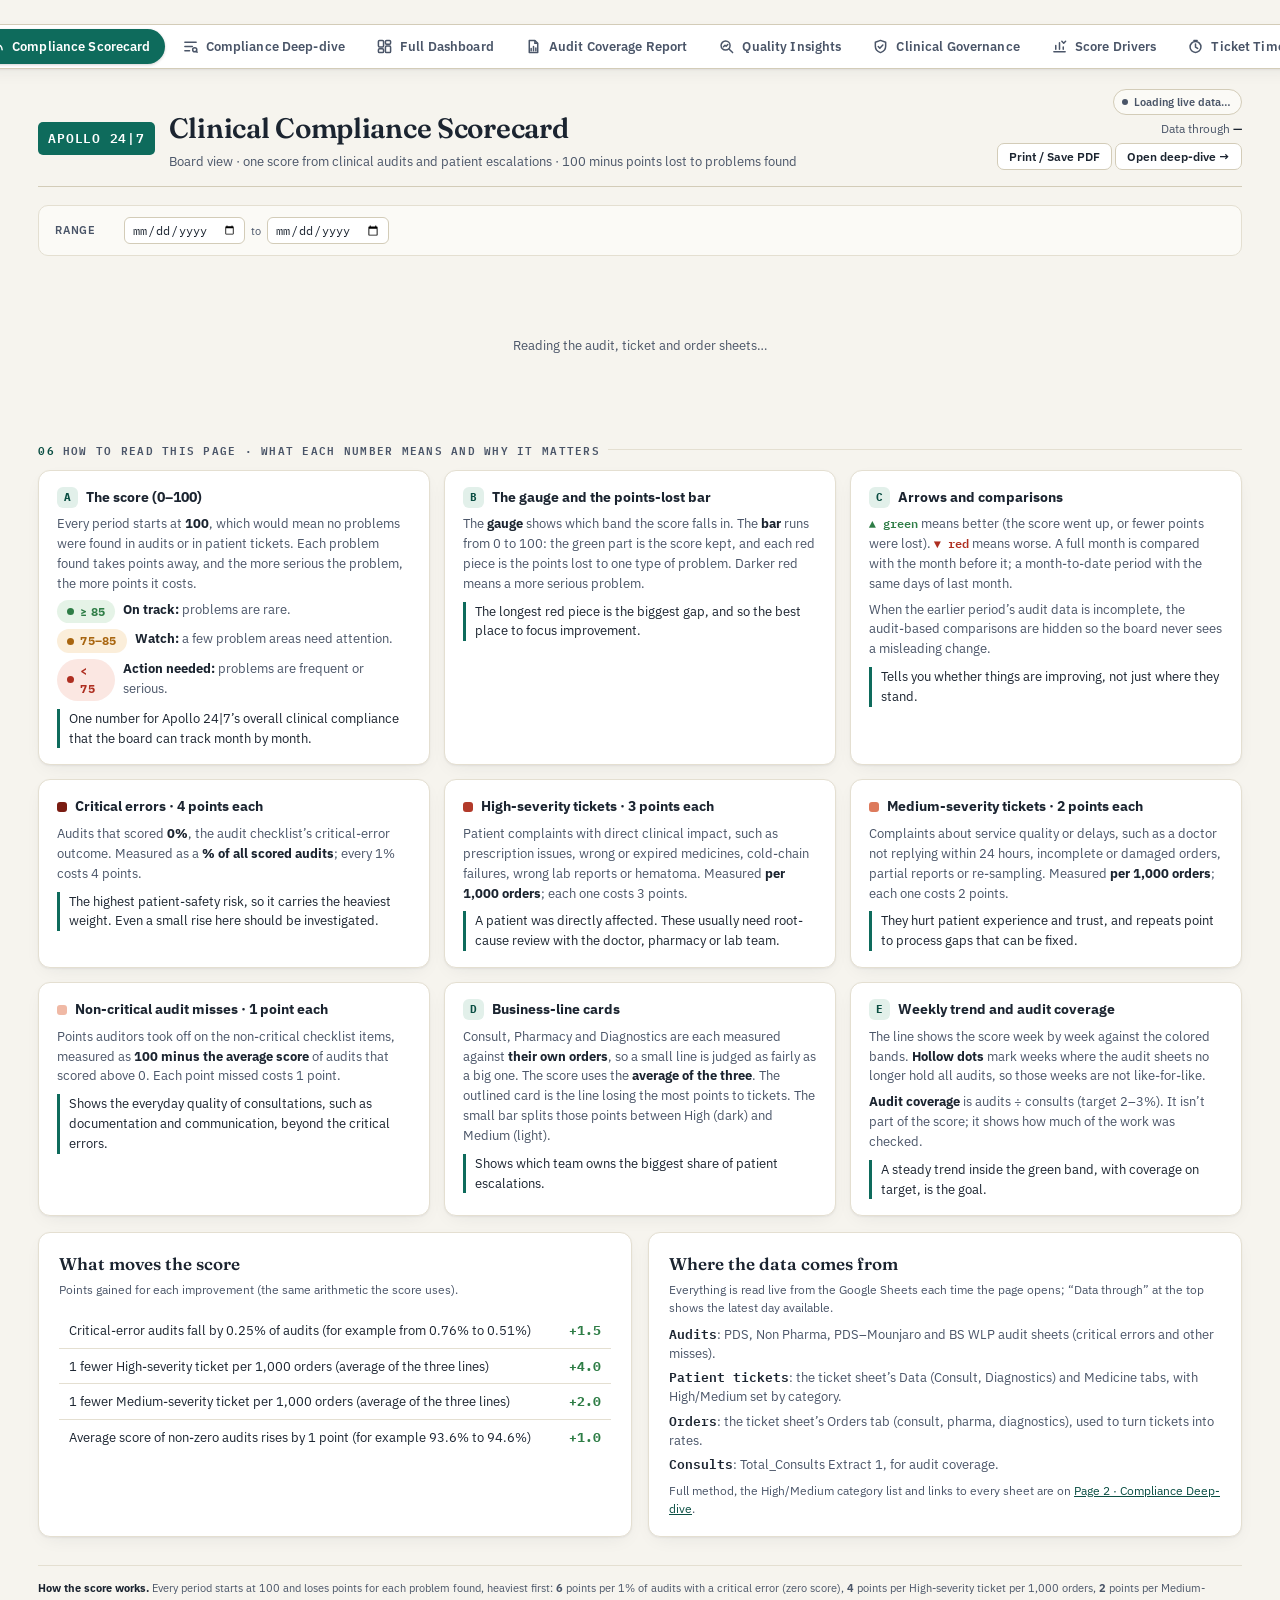
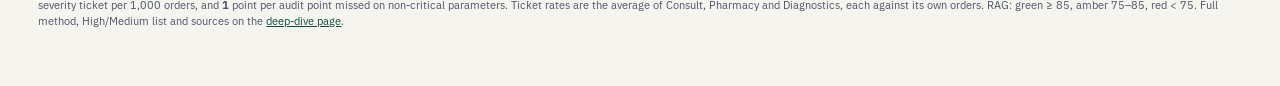
==== commit f52641c5: "Add Page 7 Score Drivers and Page 8 Ticket Times; menu links on all pages" ====
--- a/index.html
+++ b/index.html
@@ -11,7 +11,7 @@
 </head>
 <body>
 <div class="wrap">
-  <style>@media (max-width:1500px){ .page-toggle a{padding:8px 14px} .page-toggle .pg{display:none} } @media (max-width:1100px){ .page-toggle{flex-wrap:wrap;justify-content:center;max-width:calc(100vw - 32px);border-radius:18px} .page-toggle a{padding:8px 12px} }</style><div class="page-toggle-wrap"><nav class="page-toggle" aria-label="Switch page"><a href="index.html" aria-current="page"><svg viewBox="0 0 16 16" fill="none" stroke="currentColor" stroke-width="1.6" aria-hidden="true"><path d="M2 11.5a6 6 0 0 1 12 0" stroke-linecap="round"/><path d="M8 11.5 10.8 7" stroke-linecap="round"/><circle cx="8" cy="11.5" r="1.1" fill="currentColor"/></svg><span class="pg">PAGE 1</span>Compliance Scorecard</a><a href="deepdive.html"><svg viewBox="0 0 16 16" fill="none" stroke="currentColor" stroke-width="1.6" aria-hidden="true"><path d="M2 3.5h12M2 8h8M2 12.5h5" stroke-linecap="round"/><circle cx="12.5" cy="11.5" r="2.2"/><path d="M14.1 13.1 15 14" stroke-linecap="round"/></svg><span class="pg">PAGE 2</span>Compliance Deep-dive</a><a href="dashboard.html"><svg viewBox="0 0 16 16" fill="none" stroke="currentColor" stroke-width="1.6" aria-hidden="true"><rect x="1.5" y="1.5" width="5.5" height="7" rx="1.2"/><rect x="9" y="1.5" width="5.5" height="4" rx="1.2"/><rect x="9" y="7.5" width="5.5" height="7" rx="1.2"/><rect x="1.5" y="10.5" width="5.5" height="4" rx="1.2"/></svg><span class="pg">PAGE 3</span>Full Dashboard</a><a href="report.html"><svg viewBox="0 0 16 16" fill="none" stroke="currentColor" stroke-width="1.6" aria-hidden="true"><path d="M3.5 1.5h6l3 3v10h-9z" stroke-linejoin="round"/><path d="M9.5 1.5v3h3"/><path d="M5.5 12.5v-2.5M8 12.5V8M10.5 12.5V9.5" stroke-linecap="round"/></svg><span class="pg">PAGE 4</span>Audit Coverage Report</a><a href="insights.html"><svg viewBox="0 0 16 16" fill="none" stroke="currentColor" stroke-width="1.6" aria-hidden="true"><circle cx="7" cy="7" r="4.8"/><path d="M10.6 10.6 14.5 14.5" stroke-linecap="round"/><path d="M4.8 8.2 6.4 6.6 7.6 7.8 9.4 5.8" stroke-linecap="round" stroke-linejoin="round"/></svg><span class="pg">PAGE 5</span>Quality Insights</a><a href="governance.html"><svg viewBox="0 0 16 16" fill="none" stroke="currentColor" stroke-width="1.6" aria-hidden="true"><path d="M8 1.5 13.5 3.5v4.2c0 3.2-2.3 5.6-5.5 6.8-3.2-1.2-5.5-3.6-5.5-6.8V3.5z" stroke-linejoin="round"/><path d="M5.6 8.1 7.3 9.8 10.5 6.4" stroke-linecap="round" stroke-linejoin="round"/></svg><span class="pg">PAGE 6</span>Clinical Governance</a></nav></div>
+  <style>@media (max-width:1500px){ .page-toggle a{padding:8px 14px} .page-toggle .pg{display:none} } @media (max-width:1100px){ .page-toggle{flex-wrap:wrap;justify-content:center;max-width:calc(100vw - 32px);border-radius:18px} .page-toggle a{padding:8px 12px} }</style><div class="page-toggle-wrap"><nav class="page-toggle" aria-label="Switch page"><a href="index.html" aria-current="page"><svg viewBox="0 0 16 16" fill="none" stroke="currentColor" stroke-width="1.6" aria-hidden="true"><path d="M2 11.5a6 6 0 0 1 12 0" stroke-linecap="round"/><path d="M8 11.5 10.8 7" stroke-linecap="round"/><circle cx="8" cy="11.5" r="1.1" fill="currentColor"/></svg><span class="pg">PAGE 1</span>Compliance Scorecard</a><a href="deepdive.html"><svg viewBox="0 0 16 16" fill="none" stroke="currentColor" stroke-width="1.6" aria-hidden="true"><path d="M2 3.5h12M2 8h8M2 12.5h5" stroke-linecap="round"/><circle cx="12.5" cy="11.5" r="2.2"/><path d="M14.1 13.1 15 14" stroke-linecap="round"/></svg><span class="pg">PAGE 2</span>Compliance Deep-dive</a><a href="dashboard.html"><svg viewBox="0 0 16 16" fill="none" stroke="currentColor" stroke-width="1.6" aria-hidden="true"><rect x="1.5" y="1.5" width="5.5" height="7" rx="1.2"/><rect x="9" y="1.5" width="5.5" height="4" rx="1.2"/><rect x="9" y="7.5" width="5.5" height="7" rx="1.2"/><rect x="1.5" y="10.5" width="5.5" height="4" rx="1.2"/></svg><span class="pg">PAGE 3</span>Full Dashboard</a><a href="report.html"><svg viewBox="0 0 16 16" fill="none" stroke="currentColor" stroke-width="1.6" aria-hidden="true"><path d="M3.5 1.5h6l3 3v10h-9z" stroke-linejoin="round"/><path d="M9.5 1.5v3h3"/><path d="M5.5 12.5v-2.5M8 12.5V8M10.5 12.5V9.5" stroke-linecap="round"/></svg><span class="pg">PAGE 4</span>Audit Coverage Report</a><a href="insights.html"><svg viewBox="0 0 16 16" fill="none" stroke="currentColor" stroke-width="1.6" aria-hidden="true"><circle cx="7" cy="7" r="4.8"/><path d="M10.6 10.6 14.5 14.5" stroke-linecap="round"/><path d="M4.8 8.2 6.4 6.6 7.6 7.8 9.4 5.8" stroke-linecap="round" stroke-linejoin="round"/></svg><span class="pg">PAGE 5</span>Quality Insights</a><a href="governance.html"><svg viewBox="0 0 16 16" fill="none" stroke="currentColor" stroke-width="1.6" aria-hidden="true"><path d="M8 1.5 13.5 3.5v4.2c0 3.2-2.3 5.6-5.5 6.8-3.2-1.2-5.5-3.6-5.5-6.8V3.5z" stroke-linejoin="round"/><path d="M5.6 8.1 7.3 9.8 10.5 6.4" stroke-linecap="round" stroke-linejoin="round"/></svg><span class="pg">PAGE 6</span>Clinical Governance</a><a href="drivers.html"><svg viewBox="0 0 16 16" fill="none" stroke="currentColor" stroke-width="1.6" aria-hidden="true"><path d="M2 13.5h12" stroke-linecap="round"/><path d="M4 11V7M8 11V4M12 11V8.5" stroke-linecap="round"/><path d="M10.5 2.5 12.5 4.5 14.5 2.5" stroke-linecap="round" stroke-linejoin="round"/></svg><span class="pg">PAGE 7</span>Score Drivers</a><a href="times.html"><svg viewBox="0 0 16 16" fill="none" stroke="currentColor" stroke-width="1.6" aria-hidden="true"><circle cx="8" cy="8.5" r="5.8"/><path d="M8 5.2v3.5l2.3 1.4" stroke-linecap="round" stroke-linejoin="round"/><path d="M6.3 1.5h3.4" stroke-linecap="round"/></svg><span class="pg">PAGE 8</span>Ticket Times</a></nav></div>
 
   <header class="top">
     <div class="top-id">
@@ -251,7 +251,7 @@
   var BU_WHAT = { pharma:"PDS + PDS&ndash;Mounjaro (WLP) + WLP&ndash;Non Pharma (GLP) audits + Pharmacy tickets",
                   consult:"Non Pharma audits + Consult tickets", diagnostics:"Diagnostics tickets only (no audits)" };
   function buSection(R, P, pv, auditCmp){
-    var h = '<div class="section-label"><span class="n">02</span>Score by business line &middot; each line&rsquo;s own audits and tickets</div><div class="bucards">';
+    var h = '<div class="section-label"><span class="n">02</span>Score by business line &middot; each line&rsquo;s own audits and tickets <a href="drivers.html" style="margin-left:auto;font-family:var(--font-body);letter-spacing:0;text-transform:none;font-size:12px;color:var(--accent);font-weight:600">Why did each line move? Score Drivers &rarr;</a></div><div class="bucards">';
     BU_ORDER.forEach(function(k){
       var b = R.bu[k], pb = P ? P.bu[k] : null, d = b.ded, au = b.audit, t = b.tickets || {};
       var hasAud = b.types.length>0, cmpOk = pb && pb.score!=null && b.score!=null && (!hasAud || auditCmp);
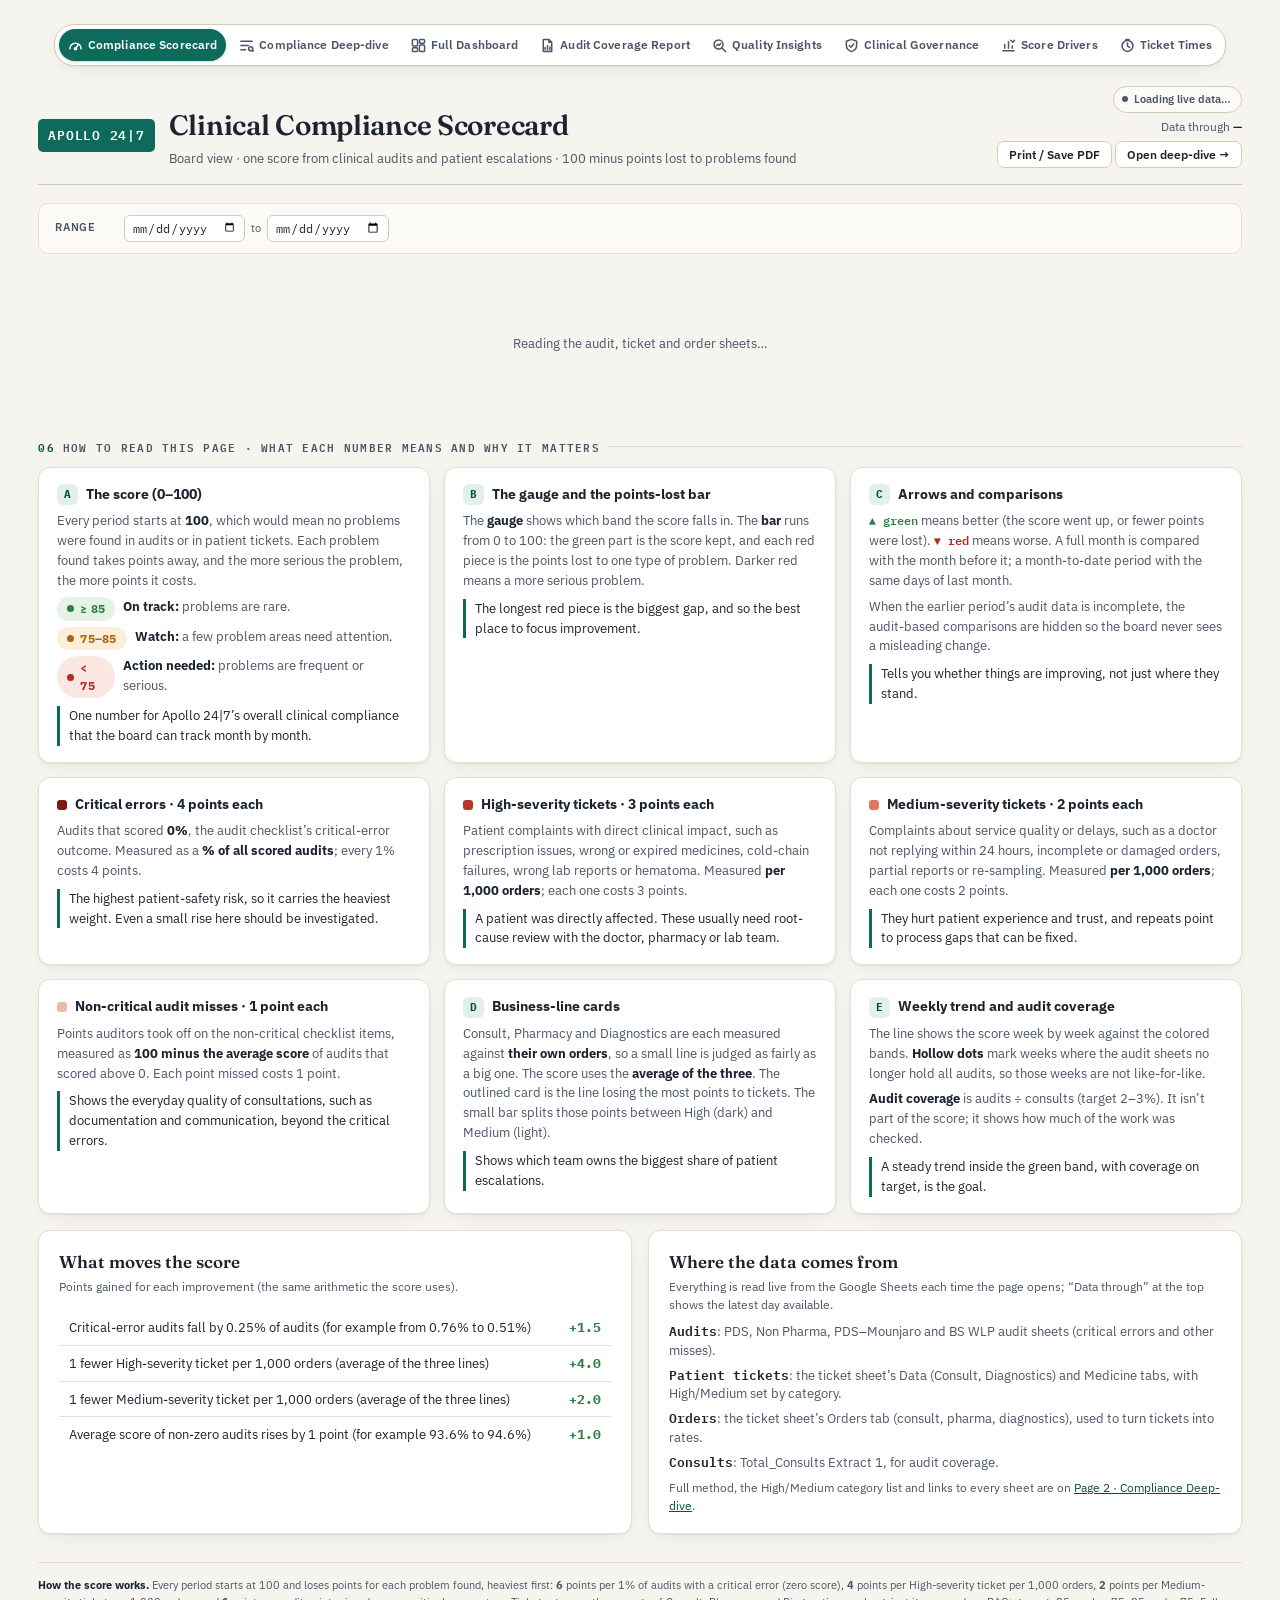
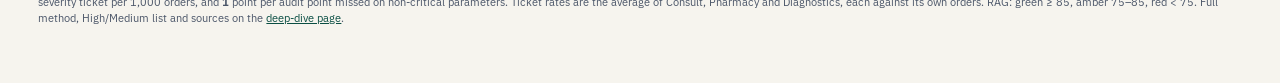
==== commit e8fa1ed7: "Ticket Times: month-on-month / week-on-week comparison by category; menu fits the screen" ====
--- a/index.html
+++ b/index.html
@@ -8,6 +8,15 @@
 <link rel="preconnect" href="https://fonts.gstatic.com" crossorigin>
 <link href="https://fonts.googleapis.com/css2?family=Fraunces:opsz,wght@9..144,500;9..144,600&family=IBM+Plex+Sans:wght@400;500;600;700&family=IBM+Plex+Mono:wght@400;500;600&display=swap" rel="stylesheet">
 <link rel="stylesheet" href="cc.css?v=20261012">
+<style id="nav8">
+/* 8-page menu: always fits inside the screen */
+.page-toggle-wrap{margin-left:calc(50% - 50vw);margin-right:calc(50% - 50vw);padding:0 16px}
+.page-toggle-wrap .page-toggle{max-width:calc(100vw - 32px);flex-wrap:wrap;justify-content:center;row-gap:4px}
+.page-toggle-wrap .page-toggle a{padding:8px 13px;gap:6px}
+.page-toggle-wrap .page-toggle .pg{display:none}
+@media (max-width:1380px){ .page-toggle-wrap .page-toggle a{padding:7px 9px;font-size:12px;gap:5px} .page-toggle-wrap .page-toggle{border-radius:20px} }
+@media (max-width:1100px){ .page-toggle-wrap .page-toggle svg{display:none} }
+</style>
 </head>
 <body>
 <div class="wrap">
